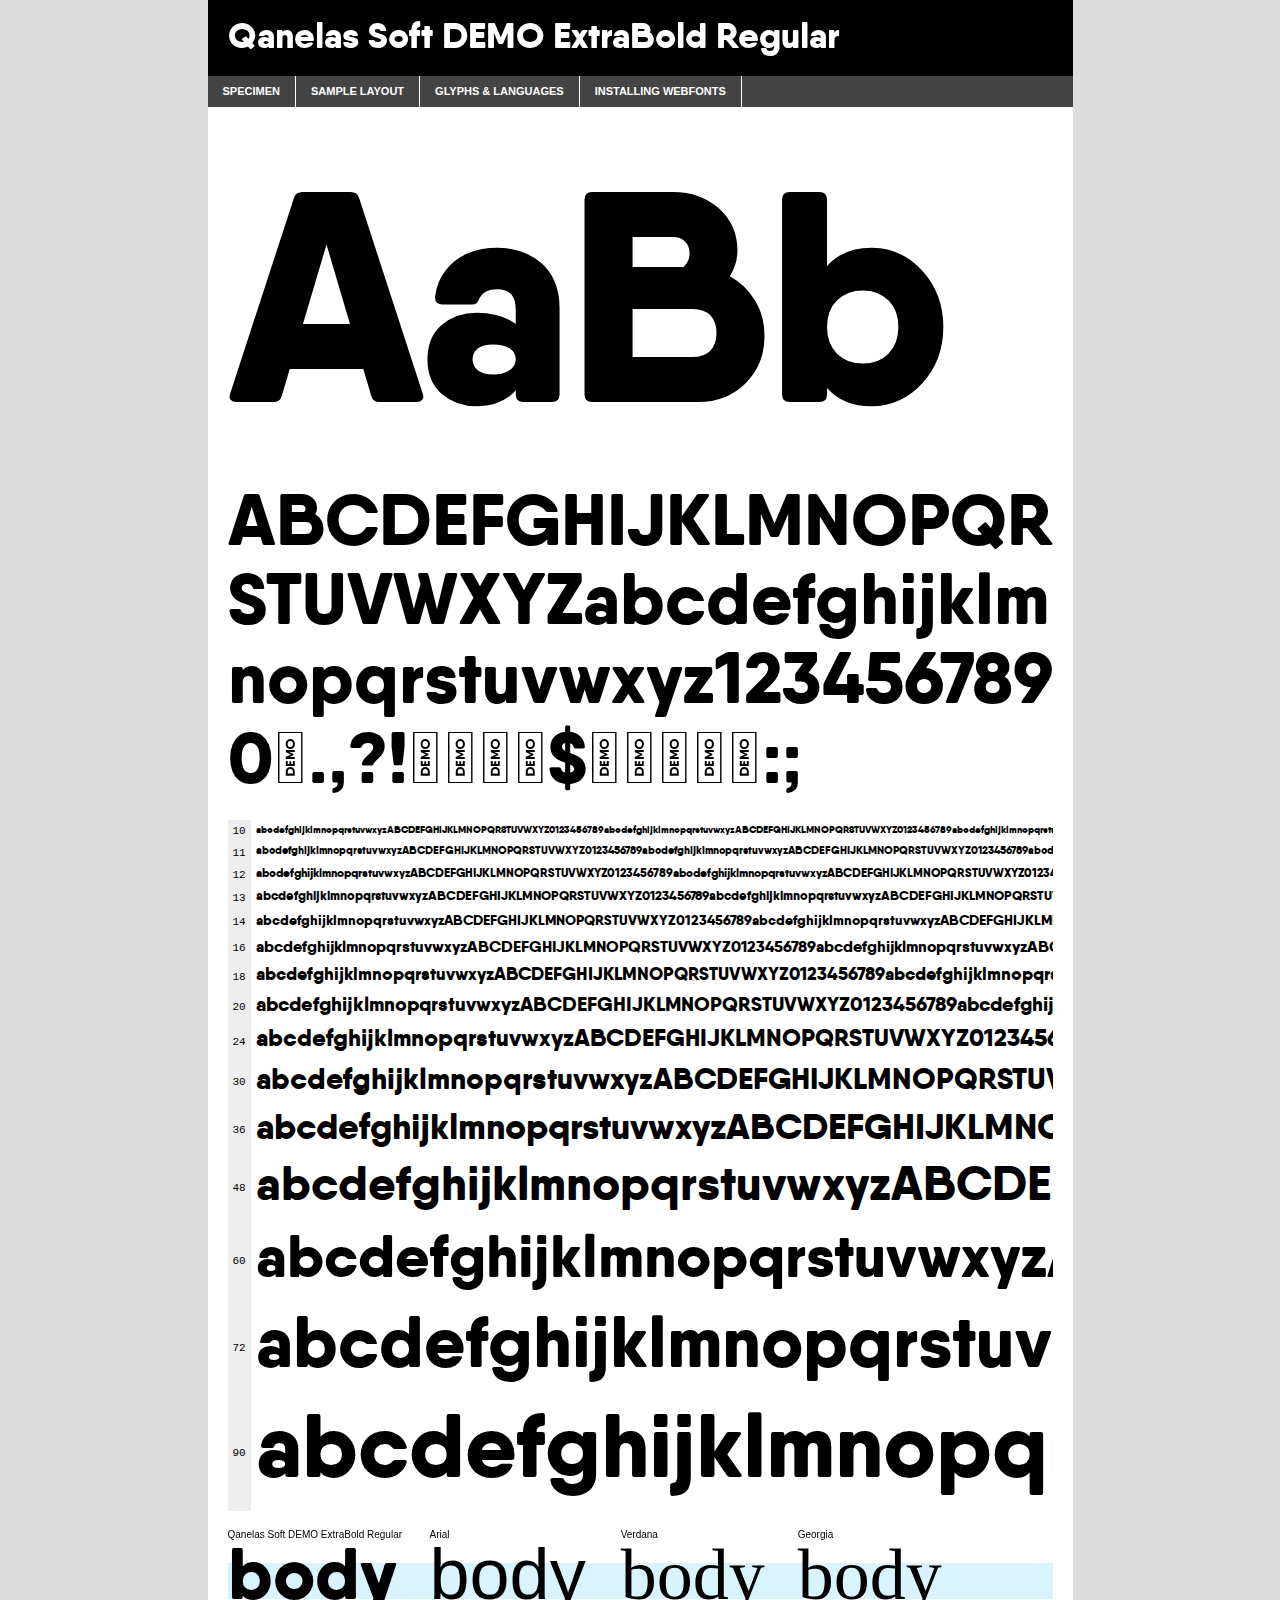
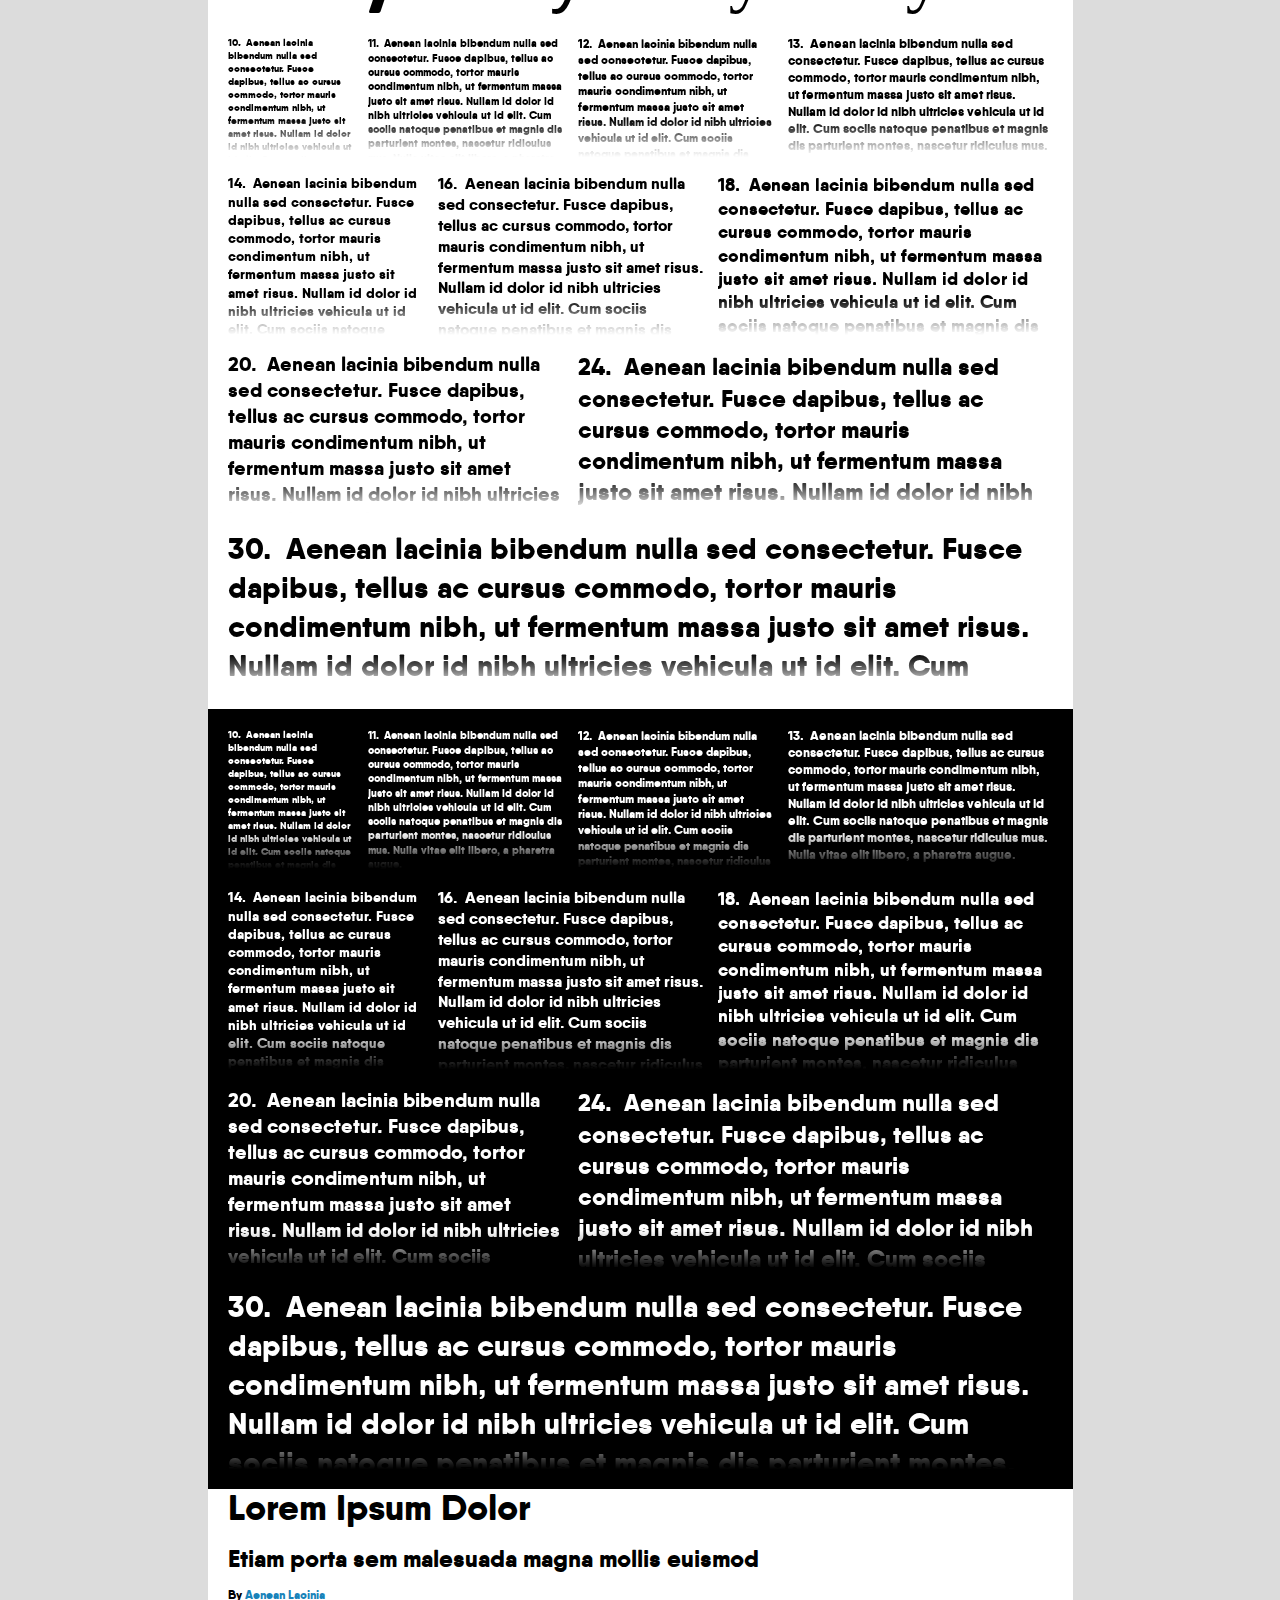
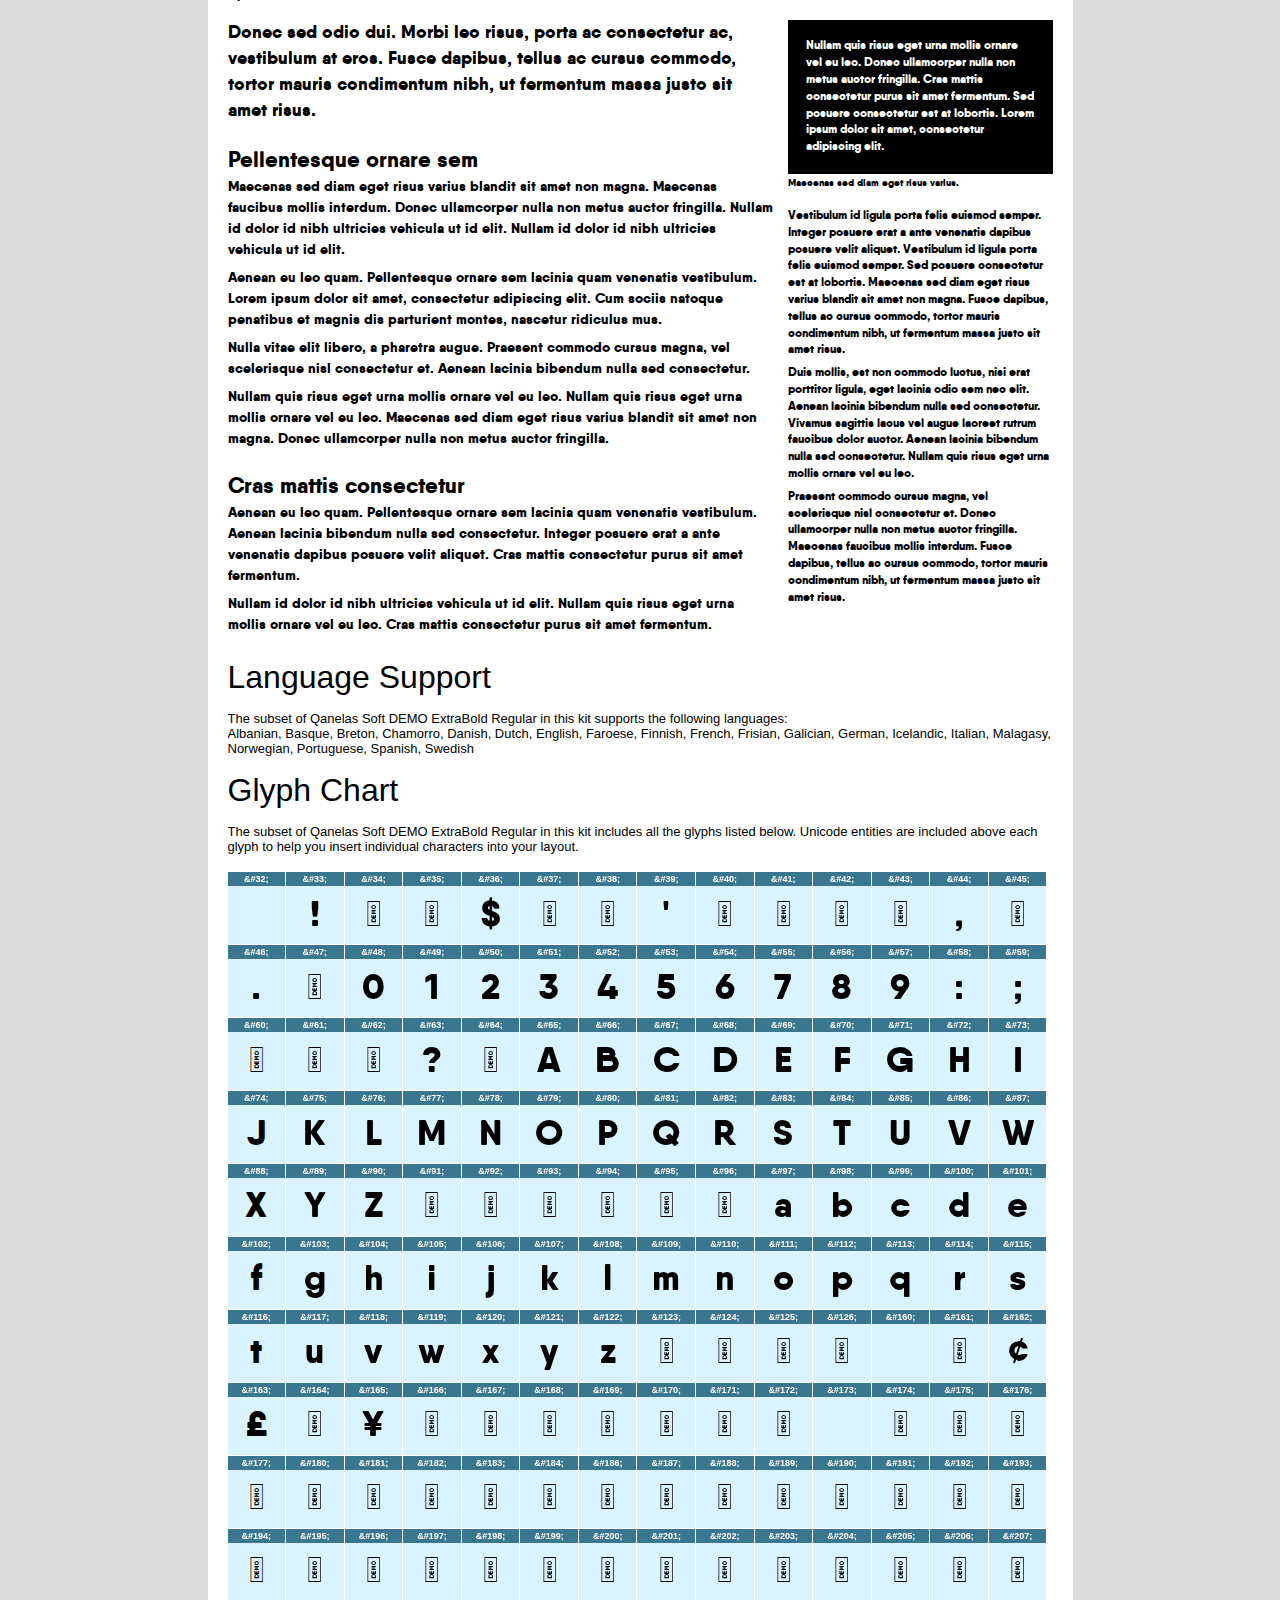
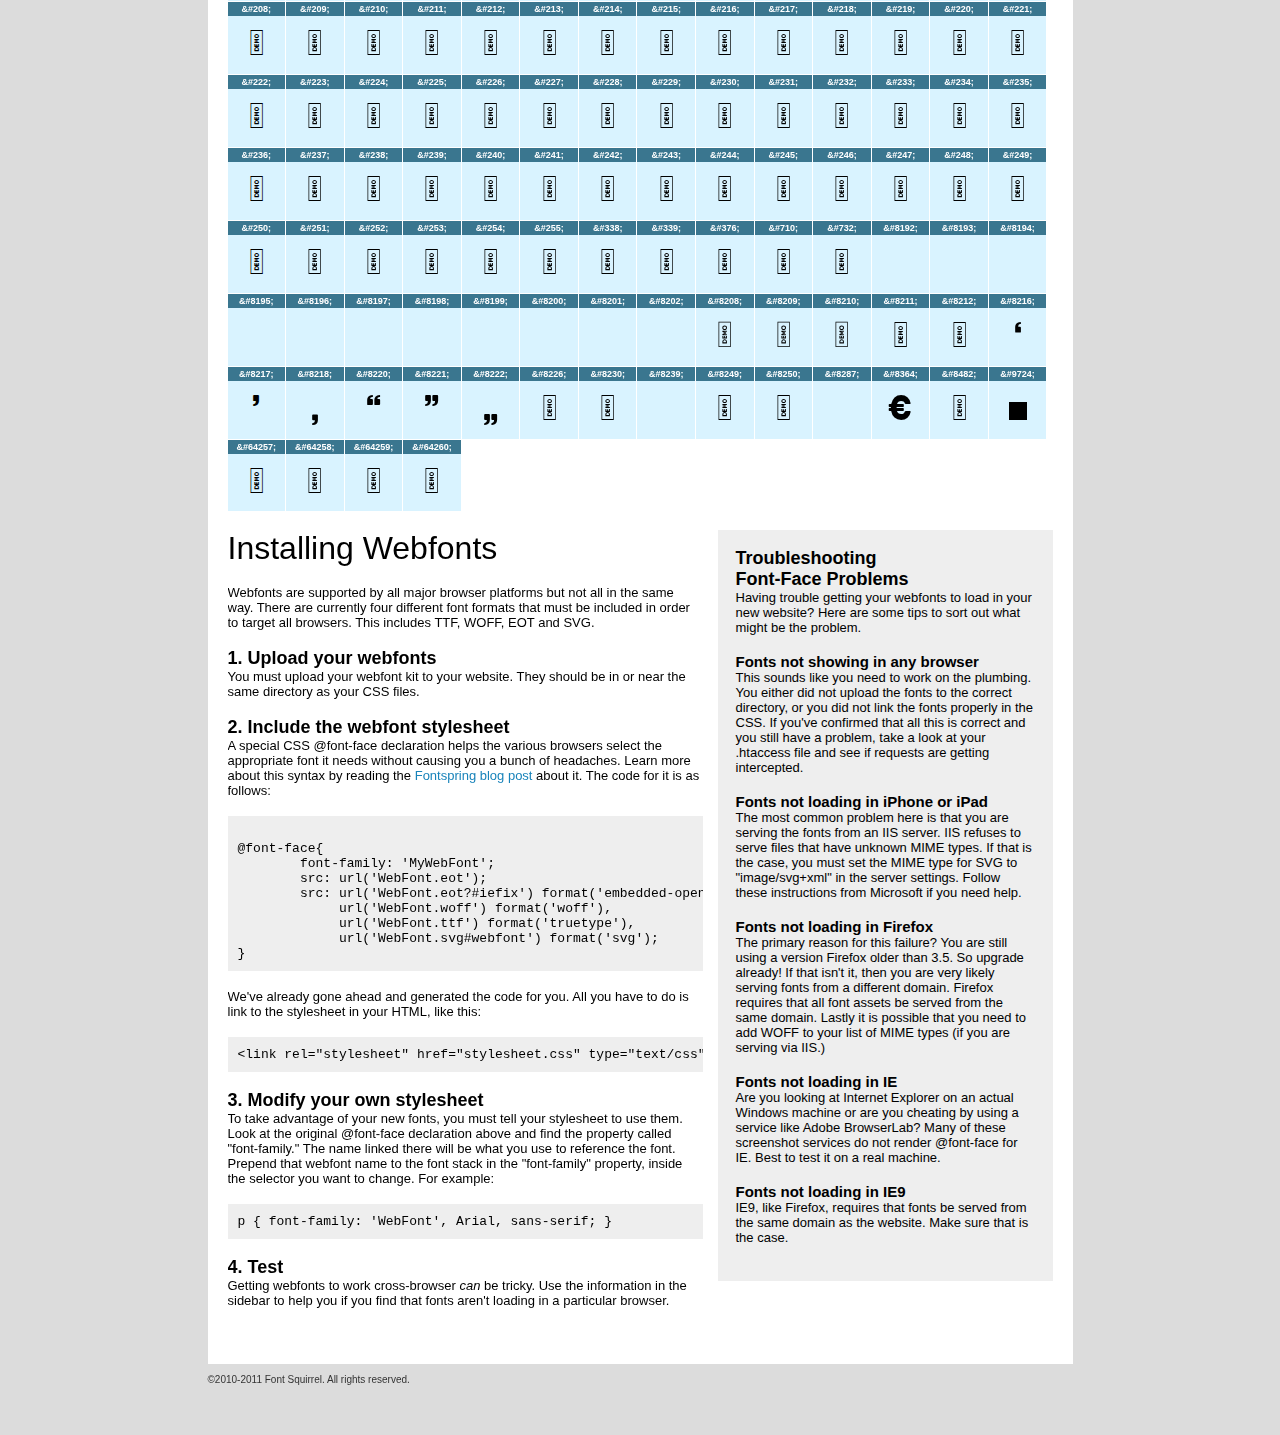
==== fonts/qanelassoftdemo-extrabold-demo.html @ ba67f2fa "First Commit - working on firebase array" ====
<!DOCTYPE html PUBLIC "-//W3C//DTD XHTML 1.0 Transitional//EN"
	"http://www.w3.org/TR/xhtml1/DTD/xhtml1-transitional.dtd">

<html xmlns="http://www.w3.org/1999/xhtml" xml:lang="en" lang="en">
<head>
	<meta http-equiv="Content-Type" content="text/html; charset=utf-8" />
	<script src="http://ajax.googleapis.com/ajax/libs/jquery/1.7.2/jquery.min.js" type="text/javascript" charset="utf-8"></script>
	<script src="specimen_files/easytabs.js" type="text/javascript" charset="utf-8"></script>
	<link rel="stylesheet" href="specimen_files/specimen_stylesheet.css" type="text/css" charset="utf-8" />
	<link rel="stylesheet" href="stylesheet.css" type="text/css" charset="utf-8" />

	<style type="text/css">
					body{
				font-family: 'qanelas_soft_demoextrabold';
							}
		</style>

	<title>Qanelas Soft DEMO ExtraBold Regular Specimen</title>
	
	
	<script type="text/javascript" charset="utf-8">
		$(document).ready(function() {
			$('#container').easyTabs({defaultContent:1});
		});
	</script>
</head>

<body>
<div id="container">
	<div id="header">
		Qanelas Soft DEMO ExtraBold Regular	</div>
	<ul class="tabs">
		<li><a href="#specimen">Specimen</a></li>
		<li><a href="#layout">Sample Layout</a></li>
				<li><a href="#glyphs">Glyphs &amp; Languages</a></li>
		<li><a href="#installing">Installing Webfonts</a></li>
		
	</ul>
	
	<div id="main_content">

		
			<div id="specimen">
		
				<div class="section">
					<div class="grid12 firstcol">
						<div class="huge">AaBb</div>
					</div>
				</div>
		
				<div class="section">
					<div class="glyph_range">A&#x200B;B&#x200b;C&#x200b;D&#x200b;E&#x200b;F&#x200b;G&#x200b;H&#x200b;I&#x200b;J&#x200b;K&#x200b;L&#x200b;M&#x200b;N&#x200b;O&#x200b;P&#x200b;Q&#x200b;R&#x200b;S&#x200b;T&#x200b;U&#x200b;V&#x200b;W&#x200b;X&#x200b;Y&#x200b;Z&#x200b;a&#x200b;b&#x200b;c&#x200b;d&#x200b;e&#x200b;f&#x200b;g&#x200b;h&#x200b;i&#x200b;j&#x200b;k&#x200b;l&#x200b;m&#x200b;n&#x200b;o&#x200b;p&#x200b;q&#x200b;r&#x200b;s&#x200b;t&#x200b;u&#x200b;v&#x200b;w&#x200b;x&#x200b;y&#x200b;z&#x200b;1&#x200b;2&#x200b;3&#x200b;4&#x200b;5&#x200b;6&#x200b;7&#x200b;8&#x200b;9&#x200b;0&#x200b;&amp;&#x200b;.&#x200b;,&#x200b;?&#x200b;!&#x200b;&#64;&#x200b;(&#x200b;)&#x200b;#&#x200b;$&#x200b;%&#x200b;*&#x200b;+&#x200b;-&#x200b;=&#x200b;:&#x200b;;</div>
				</div>
				<div class="section">
					<div class="grid12 firstcol">
						<table class="sample_table">
							<tr><td>10</td><td class="size10">abcdefghijklmnopqrstuvwxyzABCDEFGHIJKLMNOPQRSTUVWXYZ0123456789abcdefghijklmnopqrstuvwxyzABCDEFGHIJKLMNOPQRSTUVWXYZ0123456789abcdefghijklmnopqrstuvwxyzABCDEFGHIJKLMNOPQRSTUVWXYZ</td></tr>
							<tr><td>11</td><td class="size11">abcdefghijklmnopqrstuvwxyzABCDEFGHIJKLMNOPQRSTUVWXYZ0123456789abcdefghijklmnopqrstuvwxyzABCDEFGHIJKLMNOPQRSTUVWXYZ0123456789abcdefghijklmnopqrstuvwxyzABCDEFGHIJKLMNOPQRSTUVWXYZ</td></tr>
							<tr><td>12</td><td class="size12">abcdefghijklmnopqrstuvwxyzABCDEFGHIJKLMNOPQRSTUVWXYZ0123456789abcdefghijklmnopqrstuvwxyzABCDEFGHIJKLMNOPQRSTUVWXYZ0123456789abcdefghijklmnopqrstuvwxyzABCDEFGHIJKLMNOPQRSTUVWXYZ</td></tr>
							<tr><td>13</td><td class="size13">abcdefghijklmnopqrstuvwxyzABCDEFGHIJKLMNOPQRSTUVWXYZ0123456789abcdefghijklmnopqrstuvwxyzABCDEFGHIJKLMNOPQRSTUVWXYZ0123456789abcdefghijklmnopqrstuvwxyzABCDEFGHIJKLMNOPQRSTUVWXYZ</td></tr>
							<tr><td>14</td><td class="size14">abcdefghijklmnopqrstuvwxyzABCDEFGHIJKLMNOPQRSTUVWXYZ0123456789abcdefghijklmnopqrstuvwxyzABCDEFGHIJKLMNOPQRSTUVWXYZ0123456789abcdefghijklmnopqrstuvwxyzABCDEFGHIJKLMNOPQRSTUVWXYZ</td></tr>
							<tr><td>16</td><td class="size16">abcdefghijklmnopqrstuvwxyzABCDEFGHIJKLMNOPQRSTUVWXYZ0123456789abcdefghijklmnopqrstuvwxyzABCDEFGHIJKLMNOPQRSTUVWXYZ</td></tr>
							<tr><td>18</td><td class="size18">abcdefghijklmnopqrstuvwxyzABCDEFGHIJKLMNOPQRSTUVWXYZ0123456789abcdefghijklmnopqrstuvwxyzABCDEFGHIJKLMNOPQRSTUVWXYZ</td></tr>
							<tr><td>20</td><td class="size20">abcdefghijklmnopqrstuvwxyzABCDEFGHIJKLMNOPQRSTUVWXYZ0123456789abcdefghijklmnopqrstuvwxyzABCDEFGHIJKLMNOPQRSTUVWXYZ</td></tr>
							<tr><td>24</td><td class="size24">abcdefghijklmnopqrstuvwxyzABCDEFGHIJKLMNOPQRSTUVWXYZ0123456789abcdefghijklmnopqrstuvwxyzABCDEFGHIJKLMNOPQRSTUVWXYZ</td></tr>
							<tr><td>30</td><td class="size30">abcdefghijklmnopqrstuvwxyzABCDEFGHIJKLMNOPQRSTUVWXYZ0123456789abcdefghijklmnopqrstuvwxyzABCDEFGHIJKLMNOPQRSTUVWXYZ</td></tr>
							<tr><td>36</td><td class="size36">abcdefghijklmnopqrstuvwxyzABCDEFGHIJKLMNOPQRSTUVWXYZ0123456789abcdefghijklmnopqrstuvwxyzABCDEFGHIJKLMNOPQRSTUVWXYZ</td></tr>
							<tr><td>48</td><td class="size48">abcdefghijklmnopqrstuvwxyzABCDEFGHIJKLMNOPQRSTUVWXYZ0123456789abcdefghijklmnopqrstuvwxyzABCDEFGHIJKLMNOPQRSTUVWXYZ</td></tr>
							<tr><td>60</td><td class="size60">abcdefghijklmnopqrstuvwxyzABCDEFGHIJKLMNOPQRSTUVWXYZ0123456789abcdefghijklmnopqrstuvwxyzABCDEFGHIJKLMNOPQRSTUVWXYZ</td></tr>
							<tr><td>72</td><td class="size72">abcdefghijklmnopqrstuvwxyzABCDEFGHIJKLMNOPQRSTUVWXYZ0123456789abcdefghijklmnopqrstuvwxyzABCDEFGHIJKLMNOPQRSTUVWXYZ</td></tr>
							<tr><td>90</td><td class="size90">abcdefghijklmnopqrstuvwxyzABCDEFGHIJKLMNOPQRSTUVWXYZ0123456789abcdefghijklmnopqrstuvwxyzABCDEFGHIJKLMNOPQRSTUVWXYZ</td></tr>
						</table>
				
					</div>
			
				</div>
		
		
		
								<div class="section" id="bodycomparison">


										<div id="xheight">
				<div class="fontbody">&#x25FC;&#x25FC;&#x25FC;&#x25FC;&#x25FC;&#x25FC;&#x25FC;&#x25FC;&#x25FC;&#x25FC;&#x25FC;&#x25FC;&#x25FC;&#x25FC;&#x25FC;&#x25FC;&#x25FC;&#x25FC;&#x25FC;&#x25FC;&#x25FC;&#x25FC;&#x25FC;&#x25FC;&#x25FC;&#x25FC;&#x25FC;&#x25FC;&#x25FC;&#x25FC;&#x25FC;&#x25FC;&#x25FC;&#x25FC;&#x25FC;&#x25FC;&#x25FC;&#x25FC;&#x25FC;&#x25FC;&#x25FC;&#x25FC;&#x25FC;&#x25FC;&#x25FC;&#x25FC;&#x25FC;&#x25FC;&#x25FC;&#x25FC;&#x25FC;&#x25FC;&#x25FC;&#x25FC;&#x25FC;&#x25FC;&#x25FC;&#x25FC;&#x25FC;&#x25FC;&#x25FC;&#x25FC;&#x25FC;&#x25FC;&#x25FC;&#x25FC;&#x25FC;&#x25FC;&#x25FC;&#x25FC;&#x25FC;&#x25FC;&#x25FC;&#x25FC;&#x25FC;&#x25FC;&#x25FC;&#x25FC;&#x25FC;&#x25FC;&#x25FC;&#x25FC;&#x25FC;&#x25FC;&#x25FC;&#x25FC;&#x25FC;&#x25FC;&#x25FC;&#x25FC;&#x25FC;&#x25FC;&#x25FC;&#x25FC;&#x25FC;&#x25FC;&#x25FC;&#x25FC;&#x25FC;body</div><div class="arialbody">body</div><div class="verdanabody">body</div><div class="georgiabody">body</div></div>
										<div class="fontbody" style="z-index:1">
											body<span>Qanelas Soft DEMO ExtraBold Regular</span>
										</div>
										<div class="arialbody" style="z-index:1">
											body<span>Arial</span>
										</div>
										<div class="verdanabody" style="z-index:1">
											body<span>Verdana</span>
										</div>
										<div class="georgiabody" style="z-index:1">
											body<span>Georgia</span>
										</div>



								</div>
		
		
				<div class="section psample psample_row1" id="">
					
					<div class="grid2 firstcol">
						<p class="size10"><span>10.</span>Aenean lacinia bibendum nulla sed consectetur. Fusce dapibus, tellus ac cursus commodo, tortor mauris condimentum nibh, ut fermentum massa justo sit amet risus. Nullam id dolor id nibh ultricies vehicula ut id elit. Cum sociis natoque penatibus et magnis dis parturient montes, nascetur ridiculus mus. Nulla vitae elit libero, a pharetra augue.</p>
			
					</div>
					<div class="grid3">
						<p class="size11"><span>11.</span>Aenean lacinia bibendum nulla sed consectetur. Fusce dapibus, tellus ac cursus commodo, tortor mauris condimentum nibh, ut fermentum massa justo sit amet risus. Nullam id dolor id nibh ultricies vehicula ut id elit. Cum sociis natoque penatibus et magnis dis parturient montes, nascetur ridiculus mus. Nulla vitae elit libero, a pharetra augue.</p>
			
					</div>
					<div class="grid3">
						<p class="size12"><span>12.</span>Aenean lacinia bibendum nulla sed consectetur. Fusce dapibus, tellus ac cursus commodo, tortor mauris condimentum nibh, ut fermentum massa justo sit amet risus. Nullam id dolor id nibh ultricies vehicula ut id elit. Cum sociis natoque penatibus et magnis dis parturient montes, nascetur ridiculus mus. Nulla vitae elit libero, a pharetra augue.</p>
			
					</div>
					<div class="grid4">
						<p class="size13"><span>13.</span>Aenean lacinia bibendum nulla sed consectetur. Fusce dapibus, tellus ac cursus commodo, tortor mauris condimentum nibh, ut fermentum massa justo sit amet risus. Nullam id dolor id nibh ultricies vehicula ut id elit. Cum sociis natoque penatibus et magnis dis parturient montes, nascetur ridiculus mus. Nulla vitae elit libero, a pharetra augue.</p>
			
					</div>
					<div class="white_blend"></div>
					
				</div>
				<div class="section psample psample_row2" id="">
					<div class="grid3 firstcol">
						<p class="size14"><span>14.</span>Aenean lacinia bibendum nulla sed consectetur. Fusce dapibus, tellus ac cursus commodo, tortor mauris condimentum nibh, ut fermentum massa justo sit amet risus. Nullam id dolor id nibh ultricies vehicula ut id elit. Cum sociis natoque penatibus et magnis dis parturient montes, nascetur ridiculus mus. Nulla vitae elit libero, a pharetra augue.</p>
			
					</div>
					<div class="grid4">
						<p class="size16"><span>16.</span>Aenean lacinia bibendum nulla sed consectetur. Fusce dapibus, tellus ac cursus commodo, tortor mauris condimentum nibh, ut fermentum massa justo sit amet risus. Nullam id dolor id nibh ultricies vehicula ut id elit. Cum sociis natoque penatibus et magnis dis parturient montes, nascetur ridiculus mus. Nulla vitae elit libero, a pharetra augue.</p>
			
					</div>
					<div class="grid5">
						<p class="size18"><span>18.</span>Aenean lacinia bibendum nulla sed consectetur. Fusce dapibus, tellus ac cursus commodo, tortor mauris condimentum nibh, ut fermentum massa justo sit amet risus. Nullam id dolor id nibh ultricies vehicula ut id elit. Cum sociis natoque penatibus et magnis dis parturient montes, nascetur ridiculus mus. Nulla vitae elit libero, a pharetra augue.</p>
			
					</div>

					<div class="white_blend"></div>

				</div>
				
				<div class="section psample psample_row3" id="">
					<div class="grid5 firstcol">
						<p class="size20"><span>20.</span>Aenean lacinia bibendum nulla sed consectetur. Fusce dapibus, tellus ac cursus commodo, tortor mauris condimentum nibh, ut fermentum massa justo sit amet risus. Nullam id dolor id nibh ultricies vehicula ut id elit. Cum sociis natoque penatibus et magnis dis parturient montes, nascetur ridiculus mus. Nulla vitae elit libero, a pharetra augue.</p>
					</div>
					<div class="grid7">
						<p class="size24"><span>24.</span>Aenean lacinia bibendum nulla sed consectetur. Fusce dapibus, tellus ac cursus commodo, tortor mauris condimentum nibh, ut fermentum massa justo sit amet risus. Nullam id dolor id nibh ultricies vehicula ut id elit. Cum sociis natoque penatibus et magnis dis parturient montes, nascetur ridiculus mus. Nulla vitae elit libero, a pharetra augue.</p>
					</div>
					
					<div class="white_blend"></div>
					
				</div>
				
				<div class="section psample psample_row4" id="">
					<div class="grid12 firstcol">
						<p class="size30"><span>30.</span>Aenean lacinia bibendum nulla sed consectetur. Fusce dapibus, tellus ac cursus commodo, tortor mauris condimentum nibh, ut fermentum massa justo sit amet risus. Nullam id dolor id nibh ultricies vehicula ut id elit. Cum sociis natoque penatibus et magnis dis parturient montes, nascetur ridiculus mus. Nulla vitae elit libero, a pharetra augue.</p>
					</div>
					<div class="white_blend"></div>
					
				</div>
				
				
				
				<div class="section psample psample_row1 fullreverse">
					<div class="grid2 firstcol">
						<p class="size10"><span>10.</span>Aenean lacinia bibendum nulla sed consectetur. Fusce dapibus, tellus ac cursus commodo, tortor mauris condimentum nibh, ut fermentum massa justo sit amet risus. Nullam id dolor id nibh ultricies vehicula ut id elit. Cum sociis natoque penatibus et magnis dis parturient montes, nascetur ridiculus mus. Nulla vitae elit libero, a pharetra augue.</p>
			
					</div>
					<div class="grid3">
						<p class="size11"><span>11.</span>Aenean lacinia bibendum nulla sed consectetur. Fusce dapibus, tellus ac cursus commodo, tortor mauris condimentum nibh, ut fermentum massa justo sit amet risus. Nullam id dolor id nibh ultricies vehicula ut id elit. Cum sociis natoque penatibus et magnis dis parturient montes, nascetur ridiculus mus. Nulla vitae elit libero, a pharetra augue.</p>
			
					</div>
					<div class="grid3">
						<p class="size12"><span>12.</span>Aenean lacinia bibendum nulla sed consectetur. Fusce dapibus, tellus ac cursus commodo, tortor mauris condimentum nibh, ut fermentum massa justo sit amet risus. Nullam id dolor id nibh ultricies vehicula ut id elit. Cum sociis natoque penatibus et magnis dis parturient montes, nascetur ridiculus mus. Nulla vitae elit libero, a pharetra augue.</p>
			
					</div>
					<div class="grid4">
						<p class="size13"><span>13.</span>Aenean lacinia bibendum nulla sed consectetur. Fusce dapibus, tellus ac cursus commodo, tortor mauris condimentum nibh, ut fermentum massa justo sit amet risus. Nullam id dolor id nibh ultricies vehicula ut id elit. Cum sociis natoque penatibus et magnis dis parturient montes, nascetur ridiculus mus. Nulla vitae elit libero, a pharetra augue.</p>
			
					</div>
					<div class="black_blend"></div>
					
				</div>
				
				<div class="section psample psample_row2 fullreverse">
					<div class="grid3 firstcol">
						<p class="size14"><span>14.</span>Aenean lacinia bibendum nulla sed consectetur. Fusce dapibus, tellus ac cursus commodo, tortor mauris condimentum nibh, ut fermentum massa justo sit amet risus. Nullam id dolor id nibh ultricies vehicula ut id elit. Cum sociis natoque penatibus et magnis dis parturient montes, nascetur ridiculus mus. Nulla vitae elit libero, a pharetra augue.</p>
			
					</div>
					<div class="grid4">
						<p class="size16"><span>16.</span>Aenean lacinia bibendum nulla sed consectetur. Fusce dapibus, tellus ac cursus commodo, tortor mauris condimentum nibh, ut fermentum massa justo sit amet risus. Nullam id dolor id nibh ultricies vehicula ut id elit. Cum sociis natoque penatibus et magnis dis parturient montes, nascetur ridiculus mus. Nulla vitae elit libero, a pharetra augue.</p>
			
					</div>
					<div class="grid5">
						<p class="size18"><span>18.</span>Aenean lacinia bibendum nulla sed consectetur. Fusce dapibus, tellus ac cursus commodo, tortor mauris condimentum nibh, ut fermentum massa justo sit amet risus. Nullam id dolor id nibh ultricies vehicula ut id elit. Cum sociis natoque penatibus et magnis dis parturient montes, nascetur ridiculus mus. Nulla vitae elit libero, a pharetra augue.</p>
			
					</div>
					<div class="black_blend"></div>

				</div>
				
				<div class="section psample fullreverse psample_row3" id="">
					<div class="grid5 firstcol">
						<p class="size20"><span>20.</span>Aenean lacinia bibendum nulla sed consectetur. Fusce dapibus, tellus ac cursus commodo, tortor mauris condimentum nibh, ut fermentum massa justo sit amet risus. Nullam id dolor id nibh ultricies vehicula ut id elit. Cum sociis natoque penatibus et magnis dis parturient montes, nascetur ridiculus mus. Nulla vitae elit libero, a pharetra augue.</p>
					</div>
					<div class="grid7">
						<p class="size24"><span>24.</span>Aenean lacinia bibendum nulla sed consectetur. Fusce dapibus, tellus ac cursus commodo, tortor mauris condimentum nibh, ut fermentum massa justo sit amet risus. Nullam id dolor id nibh ultricies vehicula ut id elit. Cum sociis natoque penatibus et magnis dis parturient montes, nascetur ridiculus mus. Nulla vitae elit libero, a pharetra augue.</p>
					</div>
					
					<div class="black_blend"></div>
					
				</div>
				
				<div class="section psample fullreverse psample_row4" id="" style="border-bottom: 20px #000 solid;">
					<div class="grid12 firstcol">
						<p class="size30"><span>30.</span>Aenean lacinia bibendum nulla sed consectetur. Fusce dapibus, tellus ac cursus commodo, tortor mauris condimentum nibh, ut fermentum massa justo sit amet risus. Nullam id dolor id nibh ultricies vehicula ut id elit. Cum sociis natoque penatibus et magnis dis parturient montes, nascetur ridiculus mus. Nulla vitae elit libero, a pharetra augue.</p>
					</div>
					<div class="black_blend"></div>
					
				</div>
				
				
				
				
			</div>
			
			<div id="layout">
				
				<div class="section">
					
					<div class="grid12 firstcol">
						<h1>Lorem Ipsum Dolor</h1>
						<h2>Etiam porta sem malesuada magna mollis euismod</h2>
						
						<p class="byline">By <a href="#link">Aenean Lacinia</a></p>
					</div>
				</div>
				<div class="section">
					<div class="grid8 firstcol">
						<p class="large">Donec sed odio dui. Morbi leo risus, porta ac consectetur ac, vestibulum at eros. Fusce dapibus, tellus ac cursus commodo, tortor mauris condimentum nibh, ut fermentum massa justo sit amet risus. </p>

						
						<h3>Pellentesque ornare sem</h3>

						<p>Maecenas sed diam eget risus varius blandit sit amet non magna. Maecenas faucibus mollis interdum. Donec ullamcorper nulla non metus auctor fringilla. Nullam id dolor id nibh ultricies vehicula ut id elit. Nullam id dolor id nibh ultricies vehicula ut id elit. </p>

						<p>Aenean eu leo quam. Pellentesque ornare sem lacinia quam venenatis vestibulum. Lorem ipsum dolor sit amet, consectetur adipiscing elit. Cum sociis natoque penatibus et magnis dis parturient montes, nascetur ridiculus mus. </p>

						<p>Nulla vitae elit libero, a pharetra augue. Praesent commodo cursus magna, vel scelerisque nisl consectetur et. Aenean lacinia bibendum nulla sed consectetur. </p>

						<p>Nullam quis risus eget urna mollis ornare vel eu leo. Nullam quis risus eget urna mollis ornare vel eu leo. Maecenas sed diam eget risus varius blandit sit amet non magna. Donec ullamcorper nulla non metus auctor fringilla. </p>

						<h3>Cras mattis consectetur</h3>

						<p>Aenean eu leo quam. Pellentesque ornare sem lacinia quam venenatis vestibulum. Aenean lacinia bibendum nulla sed consectetur. Integer posuere erat a ante venenatis dapibus posuere velit aliquet. Cras mattis consectetur purus sit amet fermentum. </p>

						<p>Nullam id dolor id nibh ultricies vehicula ut id elit. Nullam quis risus eget urna mollis ornare vel eu leo. Cras mattis consectetur purus sit amet fermentum.</p>
					</div>
					
					<div class="grid4 sidebar">
						
						<div class="box reverse">
							<p class="last">Nullam quis risus eget urna mollis ornare vel eu leo. Donec ullamcorper nulla non metus auctor fringilla. Cras mattis consectetur purus sit amet fermentum. Sed posuere consectetur est at lobortis. Lorem ipsum dolor sit amet, consectetur adipiscing elit. </p>
						</div>
						
						<p class="caption">Maecenas sed diam eget risus varius.</p>

						<p>Vestibulum id ligula porta felis euismod semper. Integer posuere erat a ante venenatis dapibus posuere velit aliquet. Vestibulum id ligula porta felis euismod semper. Sed posuere consectetur est at lobortis. Maecenas sed diam eget risus varius blandit sit amet non magna. Fusce dapibus, tellus ac cursus commodo, tortor mauris condimentum nibh, ut fermentum massa justo sit amet risus. </p>

					

						<p>Duis mollis, est non commodo luctus, nisi erat porttitor ligula, eget lacinia odio sem nec elit. Aenean lacinia bibendum nulla sed consectetur. Vivamus sagittis lacus vel augue laoreet rutrum faucibus dolor auctor. Aenean lacinia bibendum nulla sed consectetur. Nullam quis risus eget urna mollis ornare vel eu leo. </p>

						<p>Praesent commodo cursus magna, vel scelerisque nisl consectetur et. Donec ullamcorper nulla non metus auctor fringilla. Maecenas faucibus mollis interdum. Fusce dapibus, tellus ac cursus commodo, tortor mauris condimentum nibh, ut fermentum massa justo sit amet risus. </p>

					</div>
				</div>
				
			</div>


			



		<div id="glyphs">
			<div class="section">
				<div class="grid12 firstcol">
			
				<h1>Language Support</h1>
				<p>The subset of Qanelas Soft DEMO ExtraBold Regular in this kit supports the following languages:<br />
			
					Albanian, Basque, Breton, Chamorro, Danish, Dutch, English, Faroese, Finnish, French, Frisian, Galician, German, Icelandic, Italian, Malagasy, Norwegian, Portuguese, Spanish, Swedish				</p>
				<h1>Glyph Chart</h1>
				<p>The subset of Qanelas Soft DEMO ExtraBold Regular in this kit includes all the glyphs listed below. Unicode entities are included above each glyph to help you insert individual characters into your layout.</p>
				<div id="glyph_chart">
			
																				 <div><p>&amp;#32;</p>&#32;</div>
																				 <div><p>&amp;#33;</p>&#33;</div>
																				 <div><p>&amp;#34;</p>&#34;</div>
																				 <div><p>&amp;#35;</p>&#35;</div>
																				 <div><p>&amp;#36;</p>&#36;</div>
																				 <div><p>&amp;#37;</p>&#37;</div>
																				 <div><p>&amp;#38;</p>&#38;</div>
																				 <div><p>&amp;#39;</p>&#39;</div>
																				 <div><p>&amp;#40;</p>&#40;</div>
																				 <div><p>&amp;#41;</p>&#41;</div>
																				 <div><p>&amp;#42;</p>&#42;</div>
																				 <div><p>&amp;#43;</p>&#43;</div>
																				 <div><p>&amp;#44;</p>&#44;</div>
																				 <div><p>&amp;#45;</p>&#45;</div>
																				 <div><p>&amp;#46;</p>&#46;</div>
																				 <div><p>&amp;#47;</p>&#47;</div>
																				 <div><p>&amp;#48;</p>&#48;</div>
																				 <div><p>&amp;#49;</p>&#49;</div>
																				 <div><p>&amp;#50;</p>&#50;</div>
																				 <div><p>&amp;#51;</p>&#51;</div>
																				 <div><p>&amp;#52;</p>&#52;</div>
																				 <div><p>&amp;#53;</p>&#53;</div>
																				 <div><p>&amp;#54;</p>&#54;</div>
																				 <div><p>&amp;#55;</p>&#55;</div>
																				 <div><p>&amp;#56;</p>&#56;</div>
																				 <div><p>&amp;#57;</p>&#57;</div>
																				 <div><p>&amp;#58;</p>&#58;</div>
																				 <div><p>&amp;#59;</p>&#59;</div>
																				 <div><p>&amp;#60;</p>&#60;</div>
																				 <div><p>&amp;#61;</p>&#61;</div>
																				 <div><p>&amp;#62;</p>&#62;</div>
																				 <div><p>&amp;#63;</p>&#63;</div>
																				 <div><p>&amp;#64;</p>&#64;</div>
																				 <div><p>&amp;#65;</p>&#65;</div>
																				 <div><p>&amp;#66;</p>&#66;</div>
																				 <div><p>&amp;#67;</p>&#67;</div>
																				 <div><p>&amp;#68;</p>&#68;</div>
																				 <div><p>&amp;#69;</p>&#69;</div>
																				 <div><p>&amp;#70;</p>&#70;</div>
																				 <div><p>&amp;#71;</p>&#71;</div>
																				 <div><p>&amp;#72;</p>&#72;</div>
																				 <div><p>&amp;#73;</p>&#73;</div>
																				 <div><p>&amp;#74;</p>&#74;</div>
																				 <div><p>&amp;#75;</p>&#75;</div>
																				 <div><p>&amp;#76;</p>&#76;</div>
																				 <div><p>&amp;#77;</p>&#77;</div>
																				 <div><p>&amp;#78;</p>&#78;</div>
																				 <div><p>&amp;#79;</p>&#79;</div>
																				 <div><p>&amp;#80;</p>&#80;</div>
																				 <div><p>&amp;#81;</p>&#81;</div>
																				 <div><p>&amp;#82;</p>&#82;</div>
																				 <div><p>&amp;#83;</p>&#83;</div>
																				 <div><p>&amp;#84;</p>&#84;</div>
																				 <div><p>&amp;#85;</p>&#85;</div>
																				 <div><p>&amp;#86;</p>&#86;</div>
																				 <div><p>&amp;#87;</p>&#87;</div>
																				 <div><p>&amp;#88;</p>&#88;</div>
																				 <div><p>&amp;#89;</p>&#89;</div>
																				 <div><p>&amp;#90;</p>&#90;</div>
																				 <div><p>&amp;#91;</p>&#91;</div>
																				 <div><p>&amp;#92;</p>&#92;</div>
																				 <div><p>&amp;#93;</p>&#93;</div>
																				 <div><p>&amp;#94;</p>&#94;</div>
																				 <div><p>&amp;#95;</p>&#95;</div>
																				 <div><p>&amp;#96;</p>&#96;</div>
																				 <div><p>&amp;#97;</p>&#97;</div>
																				 <div><p>&amp;#98;</p>&#98;</div>
																				 <div><p>&amp;#99;</p>&#99;</div>
																				 <div><p>&amp;#100;</p>&#100;</div>
																				 <div><p>&amp;#101;</p>&#101;</div>
																				 <div><p>&amp;#102;</p>&#102;</div>
																				 <div><p>&amp;#103;</p>&#103;</div>
																				 <div><p>&amp;#104;</p>&#104;</div>
																				 <div><p>&amp;#105;</p>&#105;</div>
																				 <div><p>&amp;#106;</p>&#106;</div>
																				 <div><p>&amp;#107;</p>&#107;</div>
																				 <div><p>&amp;#108;</p>&#108;</div>
																				 <div><p>&amp;#109;</p>&#109;</div>
																				 <div><p>&amp;#110;</p>&#110;</div>
																				 <div><p>&amp;#111;</p>&#111;</div>
																				 <div><p>&amp;#112;</p>&#112;</div>
																				 <div><p>&amp;#113;</p>&#113;</div>
																				 <div><p>&amp;#114;</p>&#114;</div>
																				 <div><p>&amp;#115;</p>&#115;</div>
																				 <div><p>&amp;#116;</p>&#116;</div>
																				 <div><p>&amp;#117;</p>&#117;</div>
																				 <div><p>&amp;#118;</p>&#118;</div>
																				 <div><p>&amp;#119;</p>&#119;</div>
																				 <div><p>&amp;#120;</p>&#120;</div>
																				 <div><p>&amp;#121;</p>&#121;</div>
																				 <div><p>&amp;#122;</p>&#122;</div>
																				 <div><p>&amp;#123;</p>&#123;</div>
																				 <div><p>&amp;#124;</p>&#124;</div>
																				 <div><p>&amp;#125;</p>&#125;</div>
																				 <div><p>&amp;#126;</p>&#126;</div>
																				 <div><p>&amp;#160;</p>&#160;</div>
																				 <div><p>&amp;#161;</p>&#161;</div>
																				 <div><p>&amp;#162;</p>&#162;</div>
																				 <div><p>&amp;#163;</p>&#163;</div>
																				 <div><p>&amp;#164;</p>&#164;</div>
																				 <div><p>&amp;#165;</p>&#165;</div>
																				 <div><p>&amp;#166;</p>&#166;</div>
																				 <div><p>&amp;#167;</p>&#167;</div>
																				 <div><p>&amp;#168;</p>&#168;</div>
																				 <div><p>&amp;#169;</p>&#169;</div>
																				 <div><p>&amp;#170;</p>&#170;</div>
																				 <div><p>&amp;#171;</p>&#171;</div>
																				 <div><p>&amp;#172;</p>&#172;</div>
																				 <div><p>&amp;#173;</p>&#173;</div>
																				 <div><p>&amp;#174;</p>&#174;</div>
																				 <div><p>&amp;#175;</p>&#175;</div>
																				 <div><p>&amp;#176;</p>&#176;</div>
																				 <div><p>&amp;#177;</p>&#177;</div>
																				 <div><p>&amp;#180;</p>&#180;</div>
																				 <div><p>&amp;#181;</p>&#181;</div>
																				 <div><p>&amp;#182;</p>&#182;</div>
																				 <div><p>&amp;#183;</p>&#183;</div>
																				 <div><p>&amp;#184;</p>&#184;</div>
																				 <div><p>&amp;#186;</p>&#186;</div>
																				 <div><p>&amp;#187;</p>&#187;</div>
																				 <div><p>&amp;#188;</p>&#188;</div>
																				 <div><p>&amp;#189;</p>&#189;</div>
																				 <div><p>&amp;#190;</p>&#190;</div>
																				 <div><p>&amp;#191;</p>&#191;</div>
																				 <div><p>&amp;#192;</p>&#192;</div>
																				 <div><p>&amp;#193;</p>&#193;</div>
																				 <div><p>&amp;#194;</p>&#194;</div>
																				 <div><p>&amp;#195;</p>&#195;</div>
																				 <div><p>&amp;#196;</p>&#196;</div>
																				 <div><p>&amp;#197;</p>&#197;</div>
																				 <div><p>&amp;#198;</p>&#198;</div>
																				 <div><p>&amp;#199;</p>&#199;</div>
																				 <div><p>&amp;#200;</p>&#200;</div>
																				 <div><p>&amp;#201;</p>&#201;</div>
																				 <div><p>&amp;#202;</p>&#202;</div>
																				 <div><p>&amp;#203;</p>&#203;</div>
																				 <div><p>&amp;#204;</p>&#204;</div>
																				 <div><p>&amp;#205;</p>&#205;</div>
																				 <div><p>&amp;#206;</p>&#206;</div>
																				 <div><p>&amp;#207;</p>&#207;</div>
																				 <div><p>&amp;#208;</p>&#208;</div>
																				 <div><p>&amp;#209;</p>&#209;</div>
																				 <div><p>&amp;#210;</p>&#210;</div>
																				 <div><p>&amp;#211;</p>&#211;</div>
																				 <div><p>&amp;#212;</p>&#212;</div>
																				 <div><p>&amp;#213;</p>&#213;</div>
																				 <div><p>&amp;#214;</p>&#214;</div>
																				 <div><p>&amp;#215;</p>&#215;</div>
																				 <div><p>&amp;#216;</p>&#216;</div>
																				 <div><p>&amp;#217;</p>&#217;</div>
																				 <div><p>&amp;#218;</p>&#218;</div>
																				 <div><p>&amp;#219;</p>&#219;</div>
																				 <div><p>&amp;#220;</p>&#220;</div>
																				 <div><p>&amp;#221;</p>&#221;</div>
																				 <div><p>&amp;#222;</p>&#222;</div>
																				 <div><p>&amp;#223;</p>&#223;</div>
																				 <div><p>&amp;#224;</p>&#224;</div>
																				 <div><p>&amp;#225;</p>&#225;</div>
																				 <div><p>&amp;#226;</p>&#226;</div>
																				 <div><p>&amp;#227;</p>&#227;</div>
																				 <div><p>&amp;#228;</p>&#228;</div>
																				 <div><p>&amp;#229;</p>&#229;</div>
																				 <div><p>&amp;#230;</p>&#230;</div>
																				 <div><p>&amp;#231;</p>&#231;</div>
																				 <div><p>&amp;#232;</p>&#232;</div>
																				 <div><p>&amp;#233;</p>&#233;</div>
																				 <div><p>&amp;#234;</p>&#234;</div>
																				 <div><p>&amp;#235;</p>&#235;</div>
																				 <div><p>&amp;#236;</p>&#236;</div>
																				 <div><p>&amp;#237;</p>&#237;</div>
																				 <div><p>&amp;#238;</p>&#238;</div>
																				 <div><p>&amp;#239;</p>&#239;</div>
																				 <div><p>&amp;#240;</p>&#240;</div>
																				 <div><p>&amp;#241;</p>&#241;</div>
																				 <div><p>&amp;#242;</p>&#242;</div>
																				 <div><p>&amp;#243;</p>&#243;</div>
																				 <div><p>&amp;#244;</p>&#244;</div>
																				 <div><p>&amp;#245;</p>&#245;</div>
																				 <div><p>&amp;#246;</p>&#246;</div>
																				 <div><p>&amp;#247;</p>&#247;</div>
																				 <div><p>&amp;#248;</p>&#248;</div>
																				 <div><p>&amp;#249;</p>&#249;</div>
																				 <div><p>&amp;#250;</p>&#250;</div>
																				 <div><p>&amp;#251;</p>&#251;</div>
																				 <div><p>&amp;#252;</p>&#252;</div>
																				 <div><p>&amp;#253;</p>&#253;</div>
																				 <div><p>&amp;#254;</p>&#254;</div>
																				 <div><p>&amp;#255;</p>&#255;</div>
																				 <div><p>&amp;#338;</p>&#338;</div>
																				 <div><p>&amp;#339;</p>&#339;</div>
																				 <div><p>&amp;#376;</p>&#376;</div>
																				 <div><p>&amp;#710;</p>&#710;</div>
																				 <div><p>&amp;#732;</p>&#732;</div>
																				 <div><p>&amp;#8192;</p>&#8192;</div>
																				 <div><p>&amp;#8193;</p>&#8193;</div>
																				 <div><p>&amp;#8194;</p>&#8194;</div>
																				 <div><p>&amp;#8195;</p>&#8195;</div>
																				 <div><p>&amp;#8196;</p>&#8196;</div>
																				 <div><p>&amp;#8197;</p>&#8197;</div>
																				 <div><p>&amp;#8198;</p>&#8198;</div>
																				 <div><p>&amp;#8199;</p>&#8199;</div>
																				 <div><p>&amp;#8200;</p>&#8200;</div>
																				 <div><p>&amp;#8201;</p>&#8201;</div>
																				 <div><p>&amp;#8202;</p>&#8202;</div>
																				 <div><p>&amp;#8208;</p>&#8208;</div>
																				 <div><p>&amp;#8209;</p>&#8209;</div>
																				 <div><p>&amp;#8210;</p>&#8210;</div>
																				 <div><p>&amp;#8211;</p>&#8211;</div>
																				 <div><p>&amp;#8212;</p>&#8212;</div>
																				 <div><p>&amp;#8216;</p>&#8216;</div>
																				 <div><p>&amp;#8217;</p>&#8217;</div>
																				 <div><p>&amp;#8218;</p>&#8218;</div>
																				 <div><p>&amp;#8220;</p>&#8220;</div>
																				 <div><p>&amp;#8221;</p>&#8221;</div>
																				 <div><p>&amp;#8222;</p>&#8222;</div>
																				 <div><p>&amp;#8226;</p>&#8226;</div>
																				 <div><p>&amp;#8230;</p>&#8230;</div>
																				 <div><p>&amp;#8239;</p>&#8239;</div>
																				 <div><p>&amp;#8249;</p>&#8249;</div>
																				 <div><p>&amp;#8250;</p>&#8250;</div>
																				 <div><p>&amp;#8287;</p>&#8287;</div>
																				 <div><p>&amp;#8364;</p>&#8364;</div>
																				 <div><p>&amp;#8482;</p>&#8482;</div>
																				 <div><p>&amp;#9724;</p>&#9724;</div>
																				 <div><p>&amp;#64257;</p>&#64257;</div>
																				 <div><p>&amp;#64258;</p>&#64258;</div>
																				 <div><p>&amp;#64259;</p>&#64259;</div>
																				 <div><p>&amp;#64260;</p>&#64260;</div>
																																																</div>	
				</div>
		
		
			</div>
		</div>
		
		
		<div id="specs">
			
		</div>
	
		<div id="installing">
			<div class="section">
				<div class="grid7 firstcol">
					<h1>Installing Webfonts</h1>
					
					<p>Webfonts are supported by all major browser platforms but not all in the same way. There are currently four different font formats that must be included in order to target all browsers. This includes TTF, WOFF, EOT and SVG.</p>
					
					<h2>1. Upload your webfonts</h2>
					<p>You must upload your webfont kit to your website. They should be in or near the same directory as your CSS files.</p>
					
					<h2>2. Include the webfont stylesheet</h2>
					<p>A special CSS @font-face declaration helps the various browsers select the appropriate font it needs without causing you a bunch of headaches. Learn more about this syntax by reading the <a href="http://www.fontspring.com/blog/further-hardening-of-the-bulletproof-syntax">Fontspring blog post</a> about it. The code for it is as follows:</p>


<code>
@font-face{ 
	font-family: 'MyWebFont';
	src: url('WebFont.eot');
	src: url('WebFont.eot?#iefix') format('embedded-opentype'),
	     url('WebFont.woff') format('woff'),
	     url('WebFont.ttf') format('truetype'),
	     url('WebFont.svg#webfont') format('svg');
}
</code>

	<p>We've already gone ahead and generated the code for you. All you have to do is link to the stylesheet in your HTML, like this:</p>
	<code>&lt;link rel=&quot;stylesheet&quot; href=&quot;stylesheet.css&quot; type=&quot;text/css&quot; charset=&quot;utf-8&quot; /&gt;</code>

					<h2>3. Modify your own stylesheet</h2>
					<p>To take advantage of your new fonts, you must tell your stylesheet to use them. Look at the original @font-face declaration above and find the property called "font-family." The name linked there will be what you use to reference the font. Prepend that webfont name to the font stack in the "font-family" property, inside the selector you want to change. For example:</p>
<code>p { font-family: 'WebFont', Arial, sans-serif; }</code>

<h2>4. Test</h2>
<p>Getting webfonts to work cross-browser <em>can</em> be tricky. Use the information in the sidebar to help you if you find that fonts aren't loading in a particular browser.</p>
				</div>
				
				<div class="grid5 sidebar">
					<div class="box">
						<h2>Troubleshooting<br />Font-Face Problems</h2>
						<p>Having trouble getting your webfonts to load in your new website? Here are some tips to sort out what might be the problem.</p>

						<h3>Fonts not showing in any browser</h3>

						<p>This sounds like you need to work on the plumbing. You either did not upload the fonts to the correct directory, or you did not link the fonts properly in the CSS. If you've confirmed that all this is correct and you still have a problem, take a look at your .htaccess file and see if requests are getting intercepted.</p>

						<h3>Fonts not loading in iPhone or iPad</h3>

						<p>The most common problem here is that you are serving the fonts from an IIS server. IIS refuses to serve files that have unknown MIME types. If that is the case, you must set the MIME type for SVG to "image/svg+xml" in the server settings. Follow these instructions from Microsoft if you need help.</p>

						<h3>Fonts not loading in Firefox</h3>

						<p>The primary reason for this failure? You are still using a version Firefox older than 3.5. So upgrade already! If that isn't it, then you are very likely serving fonts from a different domain. Firefox requires that all font assets be served from the same domain. Lastly it is possible that you need to add WOFF to your list of MIME types (if you are serving via IIS.)</p>

						<h3>Fonts not loading in IE</h3>

						<p>Are you looking at Internet Explorer on an actual Windows machine or are you cheating by using a service like Adobe BrowserLab? Many of these screenshot services do not render @font-face for IE. Best to test it on a real machine.</p>

						<h3>Fonts not loading in IE9</h3>

						<p>IE9, like Firefox, requires that fonts be served from the same domain as the website. Make sure that is the case.</p>
					</div>
				</div>
			</div>
			
		</div>
	
	</div>
	<div id="footer">
		<p>&copy;2010-2011 Font Squirrel. All rights reserved.</p>
	</div>
</div>
</body>
</html>
---- fonts/specimen_files/specimen_stylesheet.css ----
@import url('grid_12-825-55-15.css');

/*  
	CSS Reset by Eric Meyer - Released under Public Domain
    http://meyerweb.com/eric/tools/css/reset/
*/
html, body, div, span, applet, object, iframe,
h1, h2, h3, h4, h5, h6, p, blockquote, pre,
a, abbr, acronym, address, big, cite, code,
del, dfn, em, font, img, ins, kbd, q, s, samp,
small, strike, strong, sub, sup, tt, var,
b, u, i, center, dl, dt, dd, ol, ul, li,
fieldset, form, label, legend, table, 
caption, tbody, tfoot, thead, tr, th, td 
                  {margin: 0;padding: 0;border: 0;outline: 0;
                  font-size: 100%;vertical-align: baseline;
                  background: transparent;}
body              {line-height: 1;}
ol, ul            {list-style: none;}
blockquote, q     {quotes: none;}
blockquote:before, blockquote:after,
q:before, q:after {content: '';	content: none;}
:focus            {outline: 0;}
ins               {text-decoration: none;}
del               {text-decoration: line-through;}
table             {border-collapse: collapse;border-spacing: 0;}




body {
	color: #000;
	background-color: #dcdcdc;
}

a {
	text-decoration: none;
	color: #1883ba;
}

h1{
	font-size: 32px;
	font-weight: normal;
	font-style: normal;
	margin-bottom: 18px;
}

h2{
	font-size: 18px;
}

#container {
	width: 865px;
	margin: 0px auto;
}


#header {
	padding: 20px;
	font-size: 36px;
	background-color: #000;
	color: #fff;
}

#header span {
	color: #666;
}
#main_content {
	background-color: #fff;
	padding: 60px 20px 20px;
}


#footer p {
	margin: 0;
	padding-top: 10px;
	padding-bottom: 50px;
	color: #333;
	font: 10px Arial, sans-serif;
}

.tabs {
	width: 100%;
	height: 31px;
	background-color: #444;
}
.tabs li {
	float:  left;
	margin: 0;
	overflow: hidden;
	background-color: #444;
}
.tabs li a {
	display: block;
	color: #fff;
	text-decoration: none;
	font: bold 11px/11px 'Arial';
	text-transform: uppercase;
	padding: 10px 15px;
	border-right: 1px solid #fff;
}

.tabs li a:hover {
		background-color: #00b3ff;

}

.tabs li.active a {
	color:  #000;
	background-color: #fff;
}



div.huge {
	
	font-size: 300px;
	line-height: 1em;
	padding: 0;
	letter-spacing: -.02em;
	overflow: hidden;
}
div.glyph_range {
	font-size: 72px;
	line-height: 1.1em;
}

.size10{ font-size: 10px; }
.size11{ font-size: 11px; }
.size12{ font-size: 12px; }
.size13{ font-size: 13px; }
.size14{ font-size: 14px; }
.size16{ font-size: 16px; }
.size18{ font-size: 18px; }
.size20{ font-size: 20px; }
.size24{ font-size: 24px; }
.size30{ font-size: 30px; }
.size36{ font-size: 36px; }
.size48{ font-size: 48px; }
.size60{ font-size: 60px; }
.size72{ font-size: 72px; }
.size90{ font-size: 90px; }


.psample_row1 {	height: 120px;}
.psample_row1 {	height: 120px;}
.psample_row2 {	height: 160px;}
.psample_row3 {	height: 160px;}
.psample_row4 {	height: 160px;}

.psample {
	overflow: hidden;
	position: relative;
}
.psample p {
	line-height: 1.3em;
	display: block;
	overflow: hidden;
	margin: 0;
}

.psample span {
	margin-right: .5em;
}

.white_blend {
	width: 100%;
	height: 61px;
	background-image: url([data-uri]);
	position: absolute;
	bottom: 0;
}
.black_blend {
	width: 100%;
	height: 61px;
	background-image: url([data-uri]);
	position: absolute;
	bottom: 0;
}
.fullreverse {
	background:  #000 !important;
	color:  #fff !important;
	margin-left: -20px;
	padding-left: 20px;
	margin-right: -20px;
	padding-right: 20px;
	padding: 20px;
	margin-bottom:0;
}


.sample_table td {
	padding-top: 3px;
	padding-bottom:5px;
	padding-left: 5px;
	vertical-align: middle;
	line-height: 1.2em;
}

.sample_table td:first-child {
	background-color: #eee;
	text-align: right;
	padding-right: 5px;
	padding-left: 0;
	padding: 5px;
	font: 11px/12px "Courier New", Courier, mono;
}

code {
	white-space: pre;
	background-color: #eee;
	display: block;
	padding: 10px;
	margin-bottom: 18px;
	overflow: auto;
}


.bottom,.last 	{margin-bottom:0 !important; padding-bottom:0 !important;}

.box  { 
  padding: 18px; 
  margin-bottom: 18px; 
  background: #eee; 
}

.reverse,.reversed { background:  #000 !important;color:  #fff !important; border: none !important;}

#bodycomparison {
	position: relative;
	overflow: hidden;
	font-size: 72px;
	height: 90px;
	white-space: nowrap;
}

#bodycomparison div{
	font-size: 72px;
	line-height: 90px;
	display: inline;
	margin: 0 15px 0 0;
	padding: 0;
}

#bodycomparison div span{
	font: 10px Arial;
	position: absolute;
	left: 0;
}
#xheight {
	float: none;
	position: absolute;
	color: #d9f3ff;
	font-size: 72px;
	line-height: 90px;
}

.fontbody {
 position: relative;
}
.arialbody{
	font-family: Arial;
	position: relative;
}
.verdanabody{
	font-family: Verdana;
	position: relative;
}
.georgiabody{
	font-family: Georgia;
	position: relative;
}

/* @group Layout page
 */

#layout h1 {
	font-size: 36px;
	line-height: 42px;
	font-weight: normal;
	font-style: normal;
}

#layout h2 {
	font-size: 24px;
	line-height: 23px;
	font-weight: normal;
	font-style: normal;
}

#layout h3 {
	font-size: 22px;
	line-height: 1.4em;
	margin-top: 1em;
	font-weight: normal;
	font-style: normal;
}


#layout p.byline {
	font-size: 12px;
	margin-top: 18px;
	line-height: 12px;
	margin-bottom: 0;
}
#layout p {
	font-size: 14px;
	line-height: 21px;
	margin-bottom: .5em;
}

#layout p.large{
	font-size: 18px;
	line-height: 26px;
}

#layout .sidebar p{
	font-size: 12px;
	line-height: 1.4em;
}

#layout p.caption {
	font-size: 10px;
	margin-top: -16px;
	margin-bottom: 18px;
}

/* @end */

/* @group Glyphs */

#glyph_chart div{
	background-color: #d9f3ff;
	color: black;
	float: left;
	font-size: 36px;
	height: 1.2em;
	line-height: 1.2em;
	margin-bottom: 1px;
	margin-right: 1px;
	text-align: center;
	width: 1.2em;
	position: relative;
	padding: .6em .2em .2em;
}

#glyph_chart div p {
	position: absolute;
	left: 0;
	top: 0;
	display: block;
	text-align: center;
	font: bold 9px Arial, sans-serif;
	background-color: #3a768f;
	width: 100%;
	color: #fff;
	padding: 2px 0;
}


#glyphs h1 {
	font-family: Arial, sans-serif;
}
/* @end */

/* @group Installing */

#installing {
	font: 13px Arial, sans-serif;
}

#installing p,
#glyphs p{
	line-height: 1.2em;
	margin-bottom: 18px;
	font: 13px Arial, sans-serif;
}



#installing h3{
	font-size: 15px;
	margin-top: 18px;
}

/* @end */

#rendering h1 {
	font-family: Arial, sans-serif;
}
.render_table td {
	font: 11px "Courier New", Courier, mono;
	vertical-align: middle;
}
---- fonts/stylesheet.css ----
/* Generated by Font Squirrel (http://www.fontsquirrel.com) on January 22, 2016 */



@font-face {
    font-family: 'qanelas_soft_demoextrabold';
    src: url('qanelassoftdemo-extrabold-webfont.eot');
    src: url('qanelassoftdemo-extrabold-webfont.eot?#iefix') format('embedded-opentype'),
         url('qanelassoftdemo-extrabold-webfont.woff2') format('woff2'),
         url('qanelassoftdemo-extrabold-webfont.woff') format('woff'),
         url('qanelassoftdemo-extrabold-webfont.ttf') format('truetype'),
         url('qanelassoftdemo-extrabold-webfont.svg#qanelas_soft_demoextrabold') format('svg');
    font-weight: normal;
    font-style: normal;

}




@font-face {
    font-family: 'qanelas_soft_demoultralight';
    src: url('qanelassoftdemo-ultralight-webfont.eot');
    src: url('qanelassoftdemo-ultralight-webfont.eot?#iefix') format('embedded-opentype'),
         url('qanelassoftdemo-ultralight-webfont.woff2') format('woff2'),
         url('qanelassoftdemo-ultralight-webfont.woff') format('woff'),
         url('qanelassoftdemo-ultralight-webfont.ttf') format('truetype'),
         url('qanelassoftdemo-ultralight-webfont.svg#qanelas_soft_demoultralight') format('svg');
    font-weight: normal;
    font-style: normal;

}




@font-face {
    font-family: 'ikaros_sanslight';
    src: url('ikaros_light-webfont.eot');
    src: url('ikaros_light-webfont.eot?#iefix') format('embedded-opentype'),
         url('ikaros_light-webfont.woff2') format('woff2'),
         url('ikaros_light-webfont.woff') format('woff'),
         url('ikaros_light-webfont.ttf') format('truetype'),
         url('ikaros_light-webfont.svg#ikaros_sanslight') format('svg');
    font-weight: normal;
    font-style: normal;

}




@font-face {
    font-family: 'ikaros_sans_regularregular';
    src: url('ikaros_regular-webfont.eot');
    src: url('ikaros_regular-webfont.eot?#iefix') format('embedded-opentype'),
         url('ikaros_regular-webfont.woff2') format('woff2'),
         url('ikaros_regular-webfont.woff') format('woff'),
         url('ikaros_regular-webfont.ttf') format('truetype'),
         url('ikaros_regular-webfont.svg#ikaros_sans_regularregular') format('svg');
    font-weight: normal;
    font-style: normal;

}
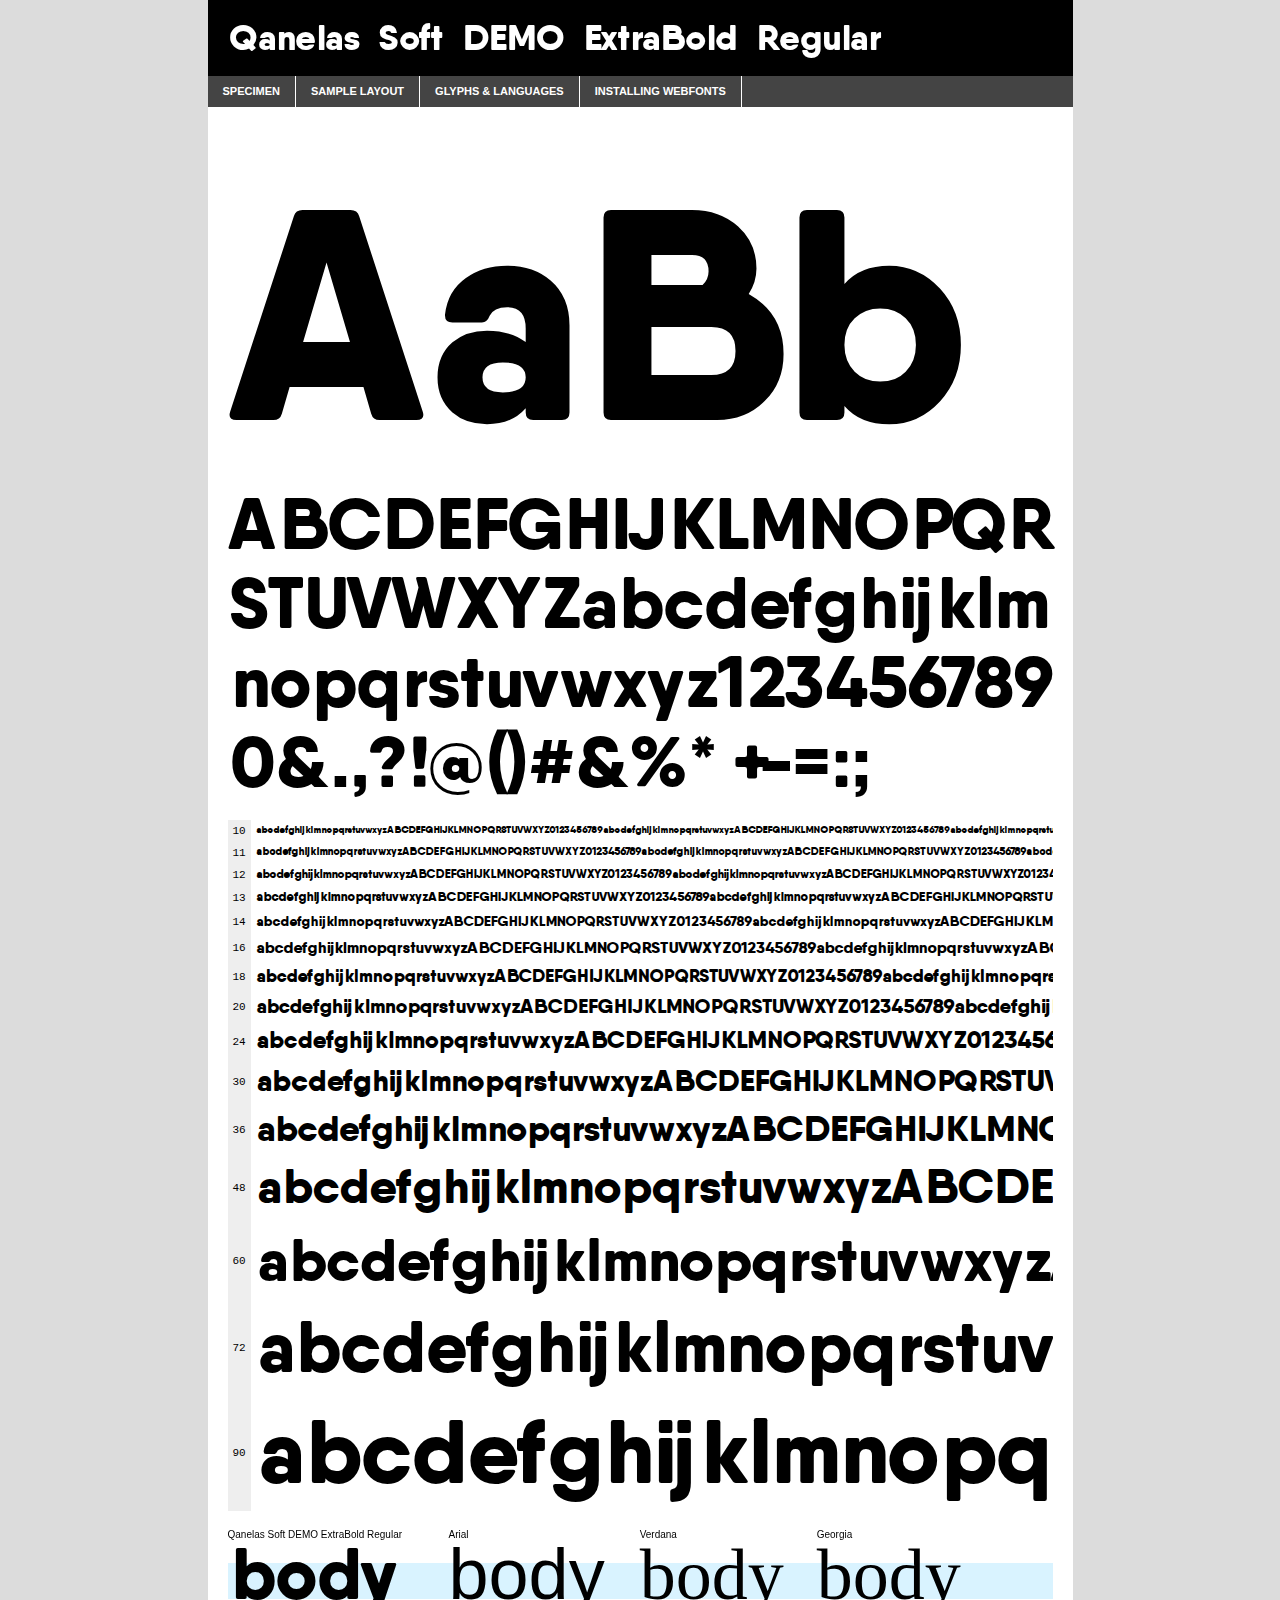
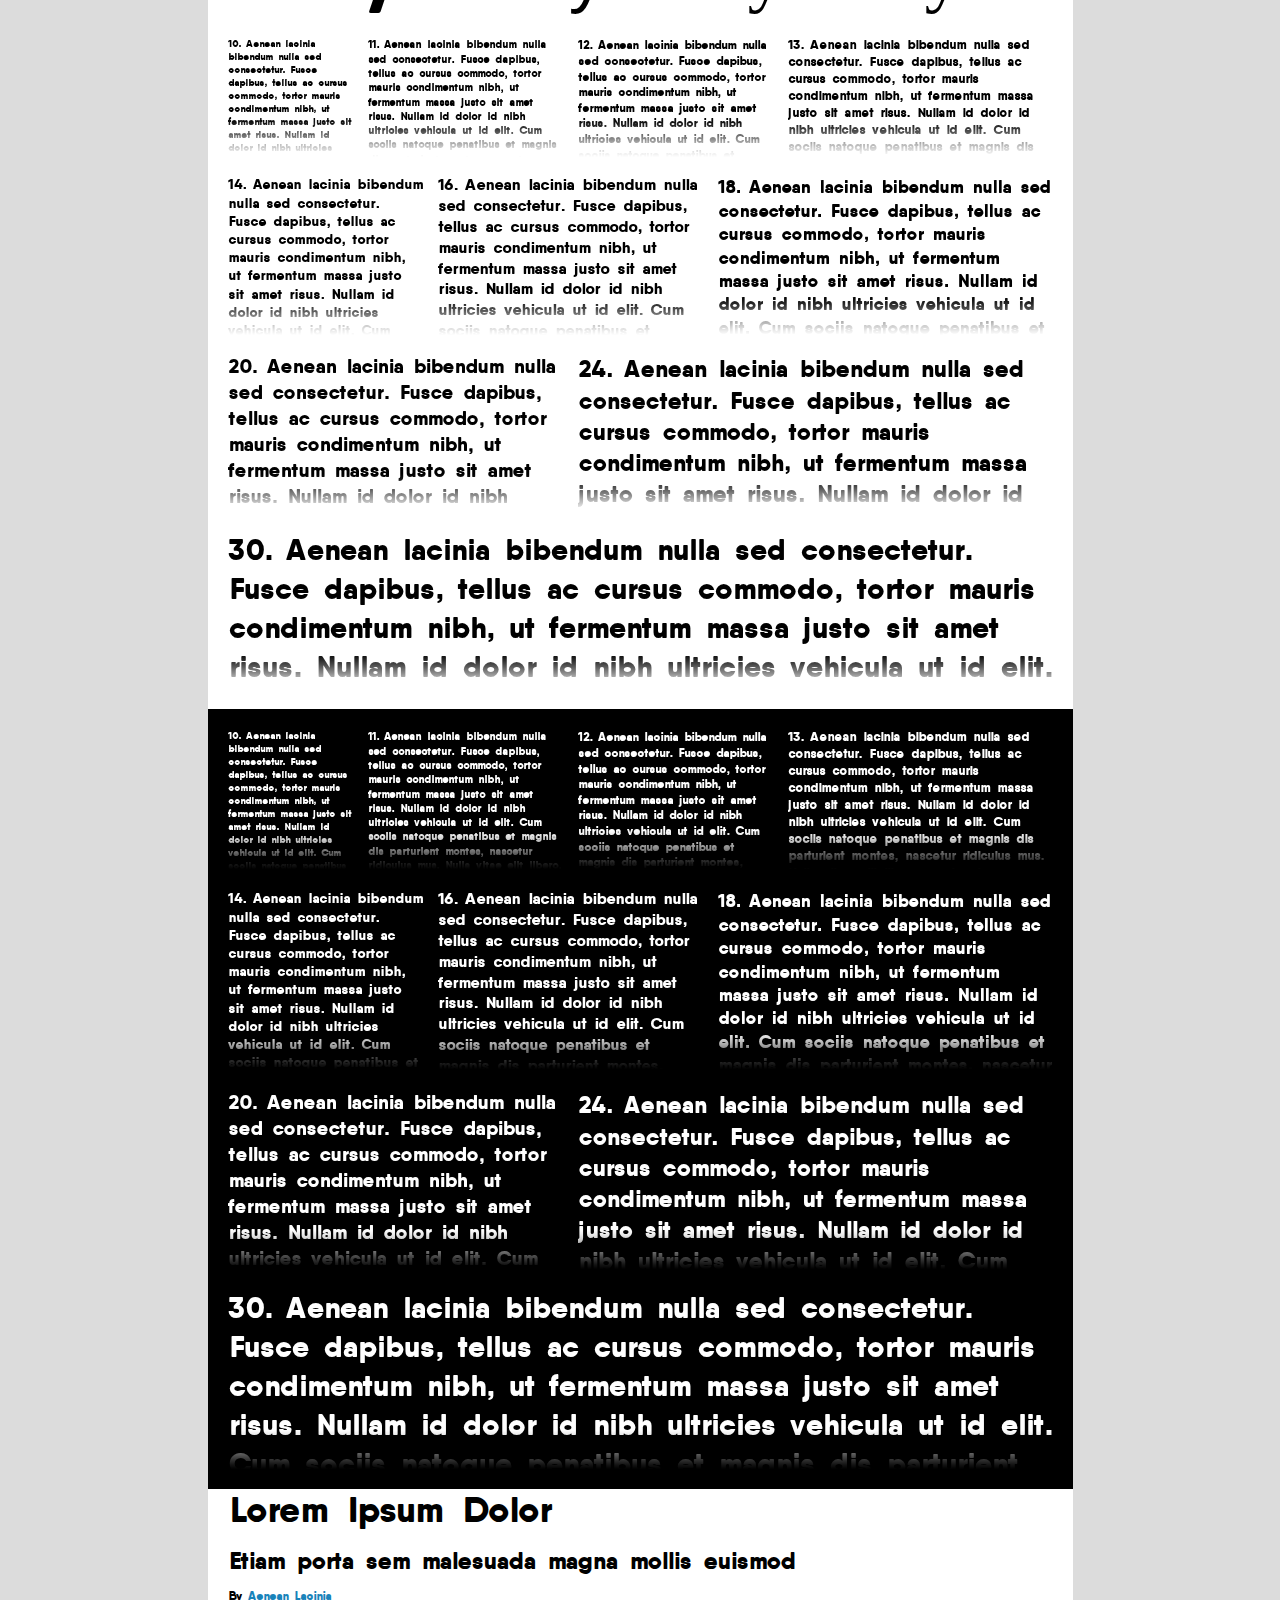
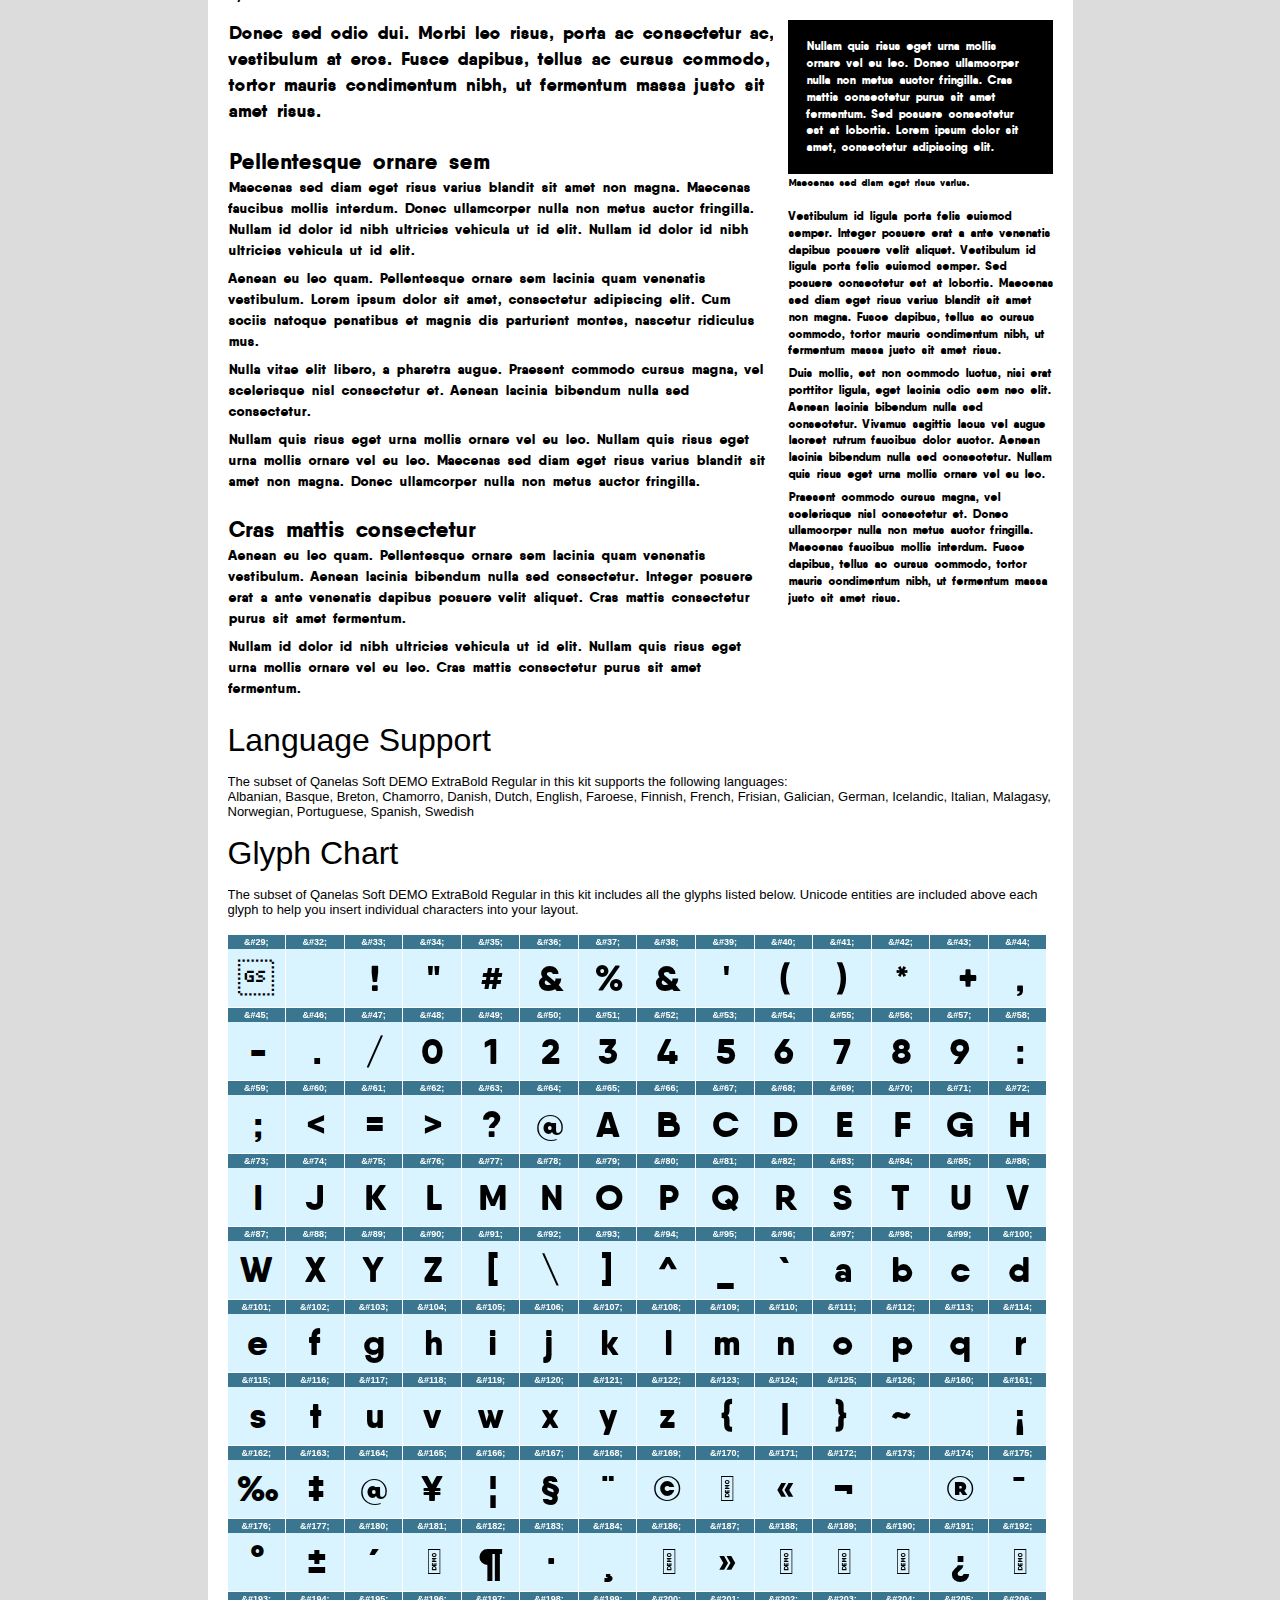
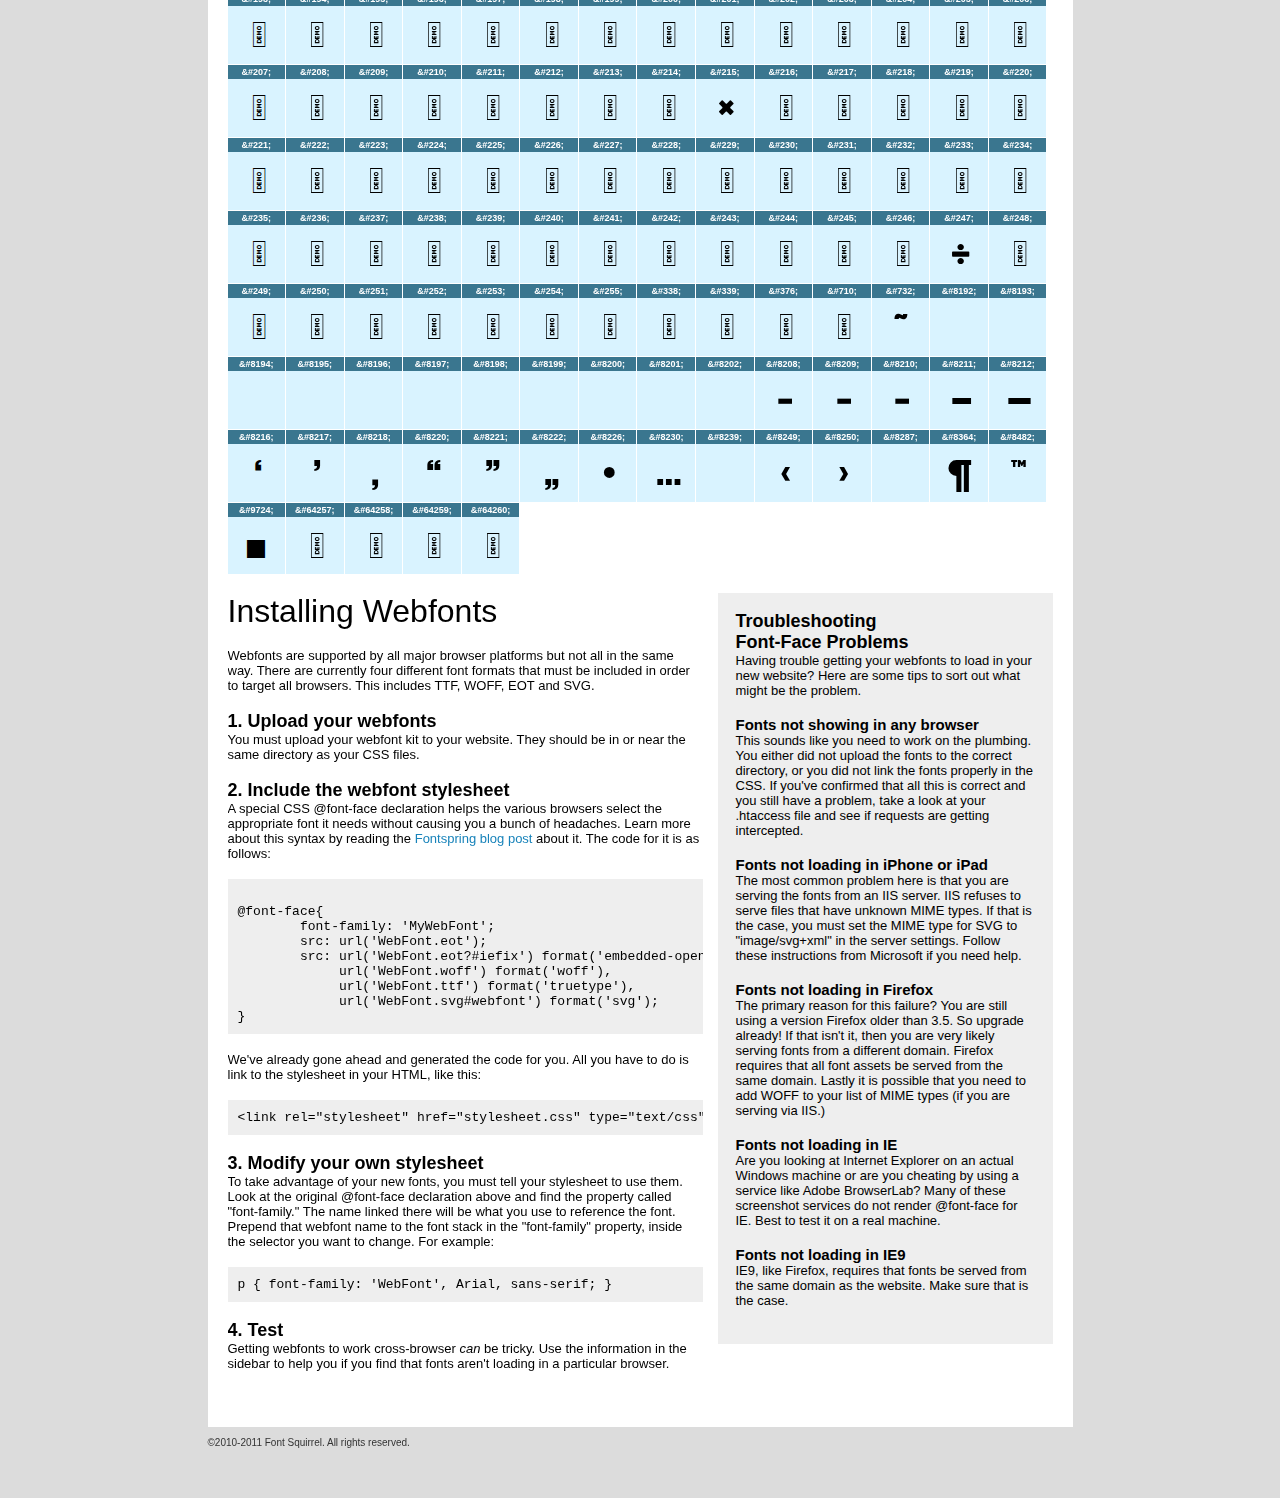
==== commit 2db5493c: "Small changes" ====
--- a/fonts/qanelassoftdemo-extrabold-demo.html
+++ b/fonts/qanelassoftdemo-extrabold-demo.html
@@ -295,6 +295,7 @@
 				<p>The subset of Qanelas Soft DEMO ExtraBold Regular in this kit includes all the glyphs listed below. Unicode entities are included above each glyph to help you insert individual characters into your layout.</p>
 				<div id="glyph_chart">
 			
+																				 <div><p>&amp;#29;</p>&#29;</div>
 																				 <div><p>&amp;#32;</p>&#32;</div>
 																				 <div><p>&amp;#33;</p>&#33;</div>
 																				 <div><p>&amp;#34;</p>&#34;</div>
@@ -523,7 +524,7 @@
 																				 <div><p>&amp;#64258;</p>&#64258;</div>
 																				 <div><p>&amp;#64259;</p>&#64259;</div>
 																				 <div><p>&amp;#64260;</p>&#64260;</div>
-																																																</div>	
+																																						</div>	
 				</div>
 		
 		
--- a/fonts/stylesheet.css
+++ b/fonts/stylesheet.css
@@ -1,4 +1,4 @@
-/* Generated by Font Squirrel (http://www.fontsquirrel.com) on January 22, 2016 */
+/* Generated by Font Squirrel (http://www.fontsquirrel.com) on January 31, 2016 */
 
 
 
@@ -29,36 +29,4 @@
     font-weight: normal;
     font-style: normal;
 
-}
-
-
-
-
-@font-face {
-    font-family: 'ikaros_sanslight';
-    src: url('ikaros_light-webfont.eot');
-    src: url('ikaros_light-webfont.eot?#iefix') format('embedded-opentype'),
-         url('ikaros_light-webfont.woff2') format('woff2'),
-         url('ikaros_light-webfont.woff') format('woff'),
-         url('ikaros_light-webfont.ttf') format('truetype'),
-         url('ikaros_light-webfont.svg#ikaros_sanslight') format('svg');
-    font-weight: normal;
-    font-style: normal;
-
-}
-
-
-
-
-@font-face {
-    font-family: 'ikaros_sans_regularregular';
-    src: url('ikaros_regular-webfont.eot');
-    src: url('ikaros_regular-webfont.eot?#iefix') format('embedded-opentype'),
-         url('ikaros_regular-webfont.woff2') format('woff2'),
-         url('ikaros_regular-webfont.woff') format('woff'),
-         url('ikaros_regular-webfont.ttf') format('truetype'),
-         url('ikaros_regular-webfont.svg#ikaros_sans_regularregular') format('svg');
-    font-weight: normal;
-    font-style: normal;
-
 }